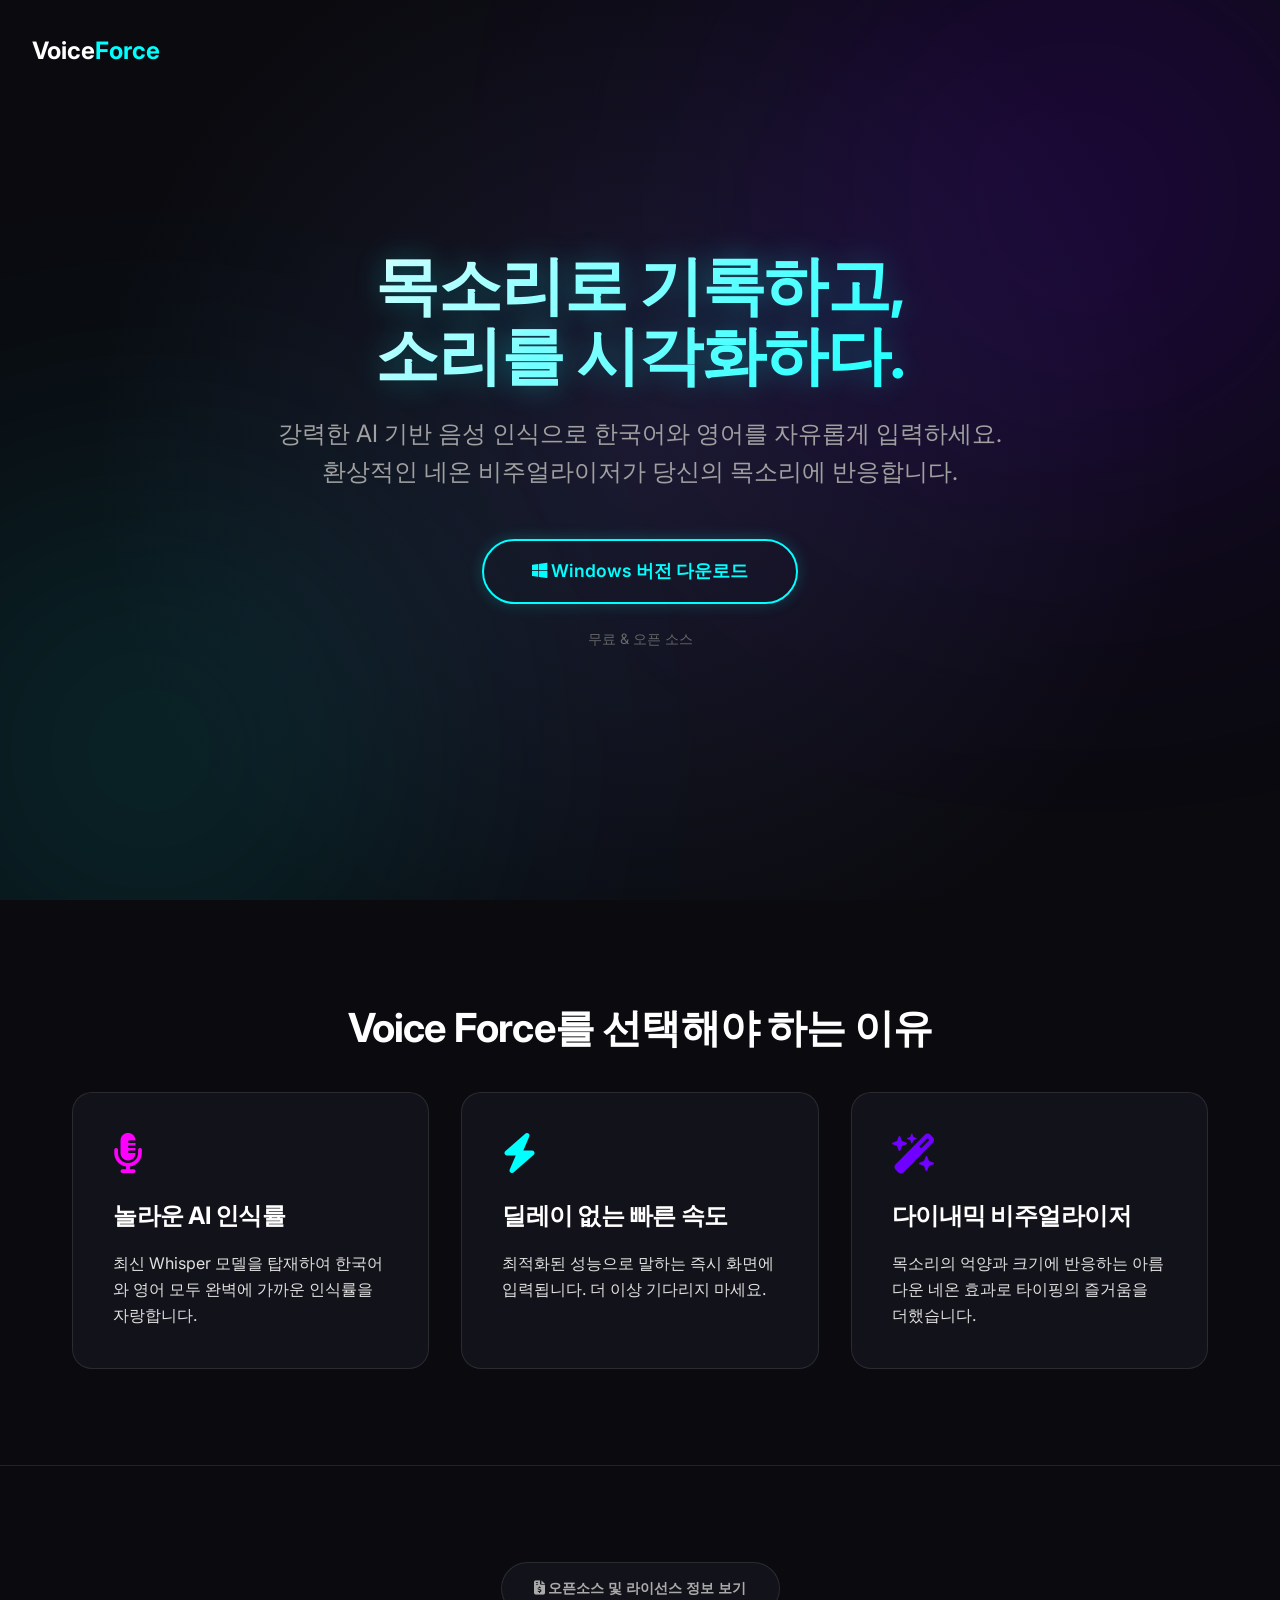
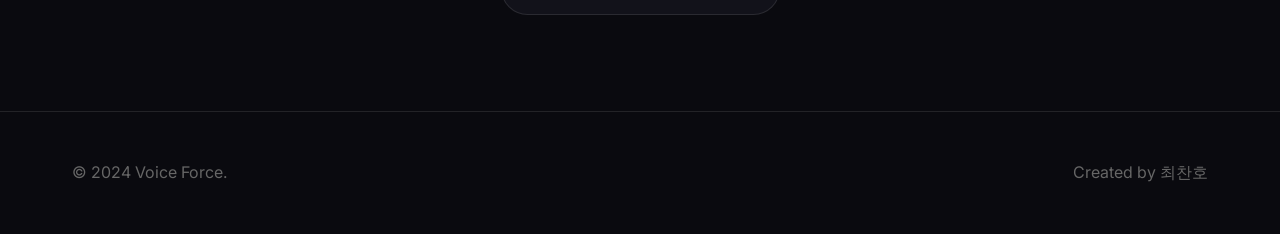
==== docs/index.html @ 8f3bafd3 "Initial commit" ====
<!DOCTYPE html>
<html lang="ko">

<head>
    <meta charset="UTF-8">
    <meta name="viewport" content="width=device-width, initial-scale=1.0">
    <title>Voice Force - 프리미엄 음성 인식 타이핑</title>
    <meta name="description" content="강력한 AI 한국어/영어 음성 인식과 환상적인 다이내믹 비주얼라이저를 경험하세요.">
    <link rel="stylesheet" href="styles.css">
    <link rel="preconnect" href="https://fonts.googleapis.com">
    <link rel="preconnect" href="https://fonts.gstatic.com" crossorigin>
    <link href="https://fonts.googleapis.com/css2?family=Inter:wght@400;600;700&display=swap" rel="stylesheet">
    <!-- FontAwesome for Icons -->
    <link rel="stylesheet" href="https://cdnjs.cloudflare.com/ajax/libs/font-awesome/6.4.0/css/all.min.css">
</head>

<body>
    <nav class="navbar container">
        <a href="#" class="logo">Voice<span style="color: var(--primary-color)">Force</span></a>
    </nav>

    <header class="hero">
        <div class="container hero-content">
            <h1>목소리로 기록하고,<br>소리를 시각화하다.</h1>
            <p class="hero-subtitle">강력한 AI 기반 음성 인식으로 한국어와 영어를 자유롭게 입력하세요. 환상적인 네온 비주얼라이저가 당신의 목소리에 반응합니다.</p>
            <a href="https://github.com/sickbread/VoiceTyper/releases" class="btn btn-primary">
                <i class="fa-brands fa-windows"></i> Windows 버전 다운로드
            </a>
            <p style="margin-top: 1rem; font-size: 0.9rem; color: #666;">무료 & 오픈 소스</p>
        </div>
    </header>

    <section id="features">
        <div class="container">
            <h2>Voice Force를 선택해야 하는 이유</h2>
            <div class="features-grid">
                <div class="feature-card">
                    <i class="fa-solid fa-microphone-lines feature-icon"></i>
                    <h3 class="feature-title">놀라운 AI 인식률</h3>
                    <p>최신 Whisper 모델을 탑재하여 한국어와 영어 모두 완벽에 가까운 인식률을 자랑합니다.</p>
                </div>
                <div class="feature-card">
                    <i class="fa-solid fa-bolt feature-icon" style="color: var(--primary-color)"></i>
                    <h3 class="feature-title">딜레이 없는 빠른 속도</h3>
                    <p>최적화된 성능으로 말하는 즉시 화면에 입력됩니다. 더 이상 기다리지 마세요.</p>
                </div>
                <div class="feature-card">
                    <i class="fa-solid fa-wand-magic-sparkles feature-icon" style="color: var(--accent-color)"></i>
                    <h3 class="feature-title">다이내믹 비주얼라이저</h3>
                    <p>목소리의 억양과 크기에 반응하는 아름다운 네온 효과로 타이핑의 즐거움을 더했습니다.</p>
                </div>
            </div>
        </div>
    </section>

    <section id="licenses" style="border-top: 1px solid var(--glass-border); text-align: center;">
        <div class="container">
            <button id="credits-toggle" class="btn"
                style="background: var(--card-bg); color: #aaa; border: 1px solid var(--glass-border); font-size: 0.9rem; padding: 1rem 2rem;">
                <i class="fa-solid fa-file-invoice-dollar"></i> 오픈소스 및 라이선스 정보 보기
            </button>

            <div id="credits-content"
                style="display: none; text-align: left; margin-top: 2rem; background: var(--card-bg); padding: 2.5rem; border-radius: 15px; border: 1px solid var(--glass-border);">
                <h2 style="margin-bottom: 1rem; color: var(--primary-color);">CREDITS & LICENSES</h2>
                <p style="margin-bottom: 2rem; color: #ccc;">이 파일은 Voice Typer AI 프로그램에서 사용된 모든 외부 모델 및 라이브러리의 목록과 해당
                    라이선스 정보를 포함합니다.</p>

                <div class="license-group" style="margin-bottom: 2rem;">
                    <h3 style="color: #fff; margin-bottom: 1rem;">1. AI 모델 (AI Models)</h3>

                    <div class="license-item"
                        style="margin-bottom: 1.5rem; padding-left: 1rem; border-left: 3px solid var(--primary-color);">
                        <h4 style="color: var(--text-color);">OpenAI Whisper (small model)</h4>
                        <ul style="list-style: none; color: #888; font-size: 0.95rem; margin-top: 0.5rem;">
                            <li><strong>제작/관리:</strong> OpenAI</li>
                            <li><strong>라이선스:</strong> MIT License</li>
                            <li><strong>설명:</strong> 고성능 음성 인식(STT) 인공지능 모델</li>
                            <li><strong>참조:</strong> <a href="https://github.com/openai/whisper"
                                    style="color: var(--secondary-color);">https://github.com/openai/whisper</a></li>
                        </ul>
                    </div>
                </div>

                <div class="license-group" style="margin-bottom: 2rem;">
                    <h3 style="color: #fff; margin-bottom: 1rem;">2. 주요 파이썬 라이브러리 (Major Python Libraries)</h3>

                    <div class="license-item"
                        style="margin-bottom: 1.5rem; padding-left: 1rem; border-left: 3px solid var(--secondary-color);">
                        <h4 style="color: var(--text-color);">CustomTkinter</h4>
                        <ul style="list-style: none; color: #888; font-size: 0.95rem; margin-top: 0.5rem;">
                            <li><strong>라이선스:</strong> MIT License</li>
                            <li><strong>설명:</strong> 현대적인 디자인의 GUI 프레임워크</li>
                            <li><strong>참조:</strong> <a href="https://github.com/TomSchimansky/CustomTkinter"
                                    style="color: var(--secondary-color);">https://github.com/TomSchimansky/CustomTkinter</a>
                            </li>
                        </ul>
                    </div>

                    <div class="license-item"
                        style="margin-bottom: 1.5rem; padding-left: 1rem; border-left: 3px solid var(--secondary-color);">
                        <h4 style="color: var(--text-color);">NumPy</h4>
                        <ul style="list-style: none; color: #888; font-size: 0.95rem; margin-top: 0.5rem;">
                            <li><strong>라이선스:</strong> BSD 3-Clause License</li>
                            <li><strong>설명:</strong> 고성능 수치 계산 및 데이터 처리</li>
                            <li><strong>참조:</strong> <a href="https://numpy.org/"
                                    style="color: var(--secondary-color);">https://numpy.org/</a></li>
                        </ul>
                    </div>

                    <div class="license-item"
                        style="margin-bottom: 1.5rem; padding-left: 1rem; border-left: 3px solid var(--secondary-color);">
                        <h4 style="color: var(--text-color);">SoundDevice</h4>
                        <ul style="list-style: none; color: #888; font-size: 0.95rem; margin-top: 0.5rem;">
                            <li><strong>라이선스:</strong> MIT License</li>
                            <li><strong>설명:</strong> 포트오디오(PortAudio) 기반의 실시간 오디오 스트림 제어</li>
                            <li><strong>참조:</strong> <a href="https://python-sounddevice.readthedocs.io/"
                                    style="color: var(--secondary-color);">https://python-sounddevice.readthedocs.io/</a>
                            </li>
                        </ul>
                    </div>

                    <div class="license-item"
                        style="margin-bottom: 1.5rem; padding-left: 1rem; border-left: 3px solid var(--secondary-color);">
                        <h4 style="color: var(--text-color);">pynput</h4>
                        <ul style="list-style: none; color: #888; font-size: 0.95rem; margin-top: 0.5rem;">
                            <li><strong>라이선스:</strong> LGPL v3</li>
                            <li><strong>설명:</strong> 키보드 및 마우스 입력 가상 제어</li>
                            <li><strong>참조:</strong> <a href="https://github.com/moses-palmer/pynput"
                                    style="color: var(--secondary-color);">https://github.com/moses-palmer/pynput</a>
                            </li>
                        </ul>
                    </div>

                    <div class="license-item"
                        style="margin-bottom: 1.5rem; padding-left: 1rem; border-left: 3px solid var(--secondary-color);">
                        <h4 style="color: var(--text-color);">PyInstaller (Build Tool)</h4>
                        <ul style="list-style: none; color: #888; font-size: 0.95rem; margin-top: 0.5rem;">
                            <li><strong>라이선스:</strong> GPL v2 (but permits commercial use of bundled applications)</li>
                            <li><strong>설명:</strong> 파이썬 스크립트를 실행 가능한 파일(.exe)로 제작하는 도구</li>
                            <li><strong>참조:</strong> <a href="https://www.pyinstaller.org/"
                                    style="color: var(--secondary-color);">https://www.pyinstaller.org/</a></li>
                        </ul>
                    </div>
                </div>

                <div class="license-group" style="margin-bottom: 2rem;">
                    <h3 style="color: #fff; margin-bottom: 1rem;">3. 간접 의존성 (Indirect Dependencies)</h3>
                    <ul style="list-style: disc; margin-left: 1.5rem; color: #888; line-height: 1.8;">
                        <li><strong>PyTorch:</strong> BSD License (Core tensor library for Whisper)</li>
                        <li><strong>FFmpeg:</strong> LGPL/GPL License (Audio decoding engine used by Whisper)</li>
                        <li><strong>Tiktoken:</strong> MIT License (Fast BPE tokenizer used by OpenAI)</li>
                    </ul>
                </div>

                <hr style="border-color: var(--glass-border); margin: 2rem 0;">

                <div class="disclaimer">
                    <h3 style="color: #fff; margin-bottom: 0.5rem; font-size: 1.2rem;">고지 사항</h3>
                    <p style="color: #888; font-size: 0.9rem;">본 소프트웨어는 상기 언급된 오픈소스 프로젝트들의 결과물을 바탕으로 제작되었습니다. 각 라이브러리와
                        모델의 저작권 및 라이선스 규정을 준수하며, 상세 라이선스 전문은 각 공식 웹사이트를 통해 확인할 수 있습니다.</p>
                </div>
            </div>
        </div>
    </section>

    <footer>
        <div class="container footer-content">
            <p>&copy; 2024 Voice Force.</p>
            <p>Created by 최찬호</p>
        </div>
    </footer>

    <script src="script.js"></script>
</body>

</html>
---- docs/styles.css ----
:root {
    --bg-color: #0a0a0f;
    --text-color: #e0e0e0;
    --primary-color: #00ffff;
    /* Cyan neon */
    --secondary-color: #ff00ff;
    /* Magenta neon */
    --accent-color: #7000ff;
    /* Deep purple */
    --glass-bg: rgba(255, 255, 255, 0.05);
    --glass-border: rgba(255, 255, 255, 0.1);
    --card-bg: #12121a;
    --font-main: 'Inter', system-ui, -apple-system, sans-serif;
}

* {
    margin: 0;
    padding: 0;
    box-sizing: border-box;
}

body {
    background-color: var(--bg-color);
    color: var(--text-color);
    font-family: var(--font-main);
    line-height: 1.6;
    overflow-x: hidden;
}

/* Typography */
h1,
h2,
h3 {
    font-weight: 700;
    letter-spacing: -0.02em;
    color: #fff;
}

h1 {
    font-size: 4rem;
    line-height: 1.1;
    margin-bottom: 1.5rem;
    background: linear-gradient(135deg, #fff 0%, var(--primary-color) 100%);
    -webkit-background-clip: text;
    -webkit-text-fill-color: transparent;
    text-shadow: 0 0 30px rgba(0, 255, 255, 0.3);
}

h2 {
    font-size: 2.5rem;
    margin-bottom: 2rem;
    text-align: center;
}

/* Layout */
.container {
    max-width: 1200px;
    margin: 0 auto;
    padding: 0 2rem;
}

section {
    padding: 6rem 0;
}

/* Hero Section */
.hero {
    min-height: 100vh;
    display: flex;
    align-items: center;
    justify-content: center;
    position: relative;
    overflow: hidden;
    background: radial-gradient(circle at 50% 50%, #1a1a2e 0%, var(--bg-color) 70%);
}

.hero::before {
    content: '';
    position: absolute;
    width: 600px;
    height: 600px;
    background: var(--accent-color);
    filter: blur(150px);
    opacity: 0.2;
    border-radius: 50%;
    top: -100px;
    right: -100px;
    z-index: 0;
}

.hero::after {
    content: '';
    position: absolute;
    width: 500px;
    height: 500px;
    background: var(--primary-color);
    filter: blur(150px);
    opacity: 0.15;
    border-radius: 50%;
    bottom: -100px;
    left: -100px;
    z-index: 0;
}

.hero-content {
    position: relative;
    z-index: 1;
    text-align: center;
    max-width: 800px;
}

.hero-subtitle {
    font-size: 1.5rem;
    color: #a0a0a0;
    margin-bottom: 3rem;
}

/* Buttons */
.btn {
    display: inline-block;
    padding: 1rem 3rem;
    border-radius: 50px;
    font-weight: 600;
    text-decoration: none;
    transition: all 0.3s ease;
    font-size: 1.1rem;
    position: relative;
    overflow: hidden;
}

.btn-primary {
    background: transparent;
    color: var(--primary-color);
    border: 2px solid var(--primary-color);
    box-shadow: 0 0 15px rgba(0, 255, 255, 0.2);
}

.btn-primary:hover {
    background: var(--primary-color);
    color: #000;
    box-shadow: 0 0 30px rgba(0, 255, 255, 0.6);
    transform: translateY(-2px);
}

/* Features Grid */
.features-grid {
    display: grid;
    grid-template-columns: repeat(auto-fit, minmax(300px, 1fr));
    gap: 2rem;
}

.feature-card {
    background: var(--card-bg);
    border: 1px solid var(--glass-border);
    padding: 2.5rem;
    border-radius: 20px;
    transition: transform 0.3s ease, box-shadow 0.3s ease;
    backdrop-filter: blur(10px);
}

.feature-card:hover {
    transform: translateY(-10px);
    box-shadow: 0 10px 30px rgba(0, 0, 0, 0.5);
    border-color: var(--primary-color);
}

.feature-icon {
    font-size: 2.5rem;
    margin-bottom: 1.5rem;
    color: var(--secondary-color);
}

.feature-title {
    font-size: 1.5rem;
    margin-bottom: 1rem;
    color: #fff;
}

/* Navbar */
.navbar {
    position: absolute;
    top: 0;
    left: 0;
    width: 100%;
    padding: 2rem;
    z-index: 10;
    display: flex;
    justify-content: space-between;
    align-items: center;
}

.logo {
    font-size: 1.5rem;
    font-weight: 700;
    color: #fff;
    text-decoration: none;
}

/* Footer */
footer {
    padding: 3rem 0;
    color: #666;
    border-top: 1px solid var(--glass-border);
}

.footer-content {
    display: flex;
    justify-content: space-between;
    align-items: center;
}

@media (max-width: 768px) {
    h1 {
        font-size: 2.5rem;
    }

    .hero-subtitle {
        font-size: 1.2rem;
    }

    .footer-content {
        flex-direction: column;
        gap: 1rem;
        text-align: center;
    }
}
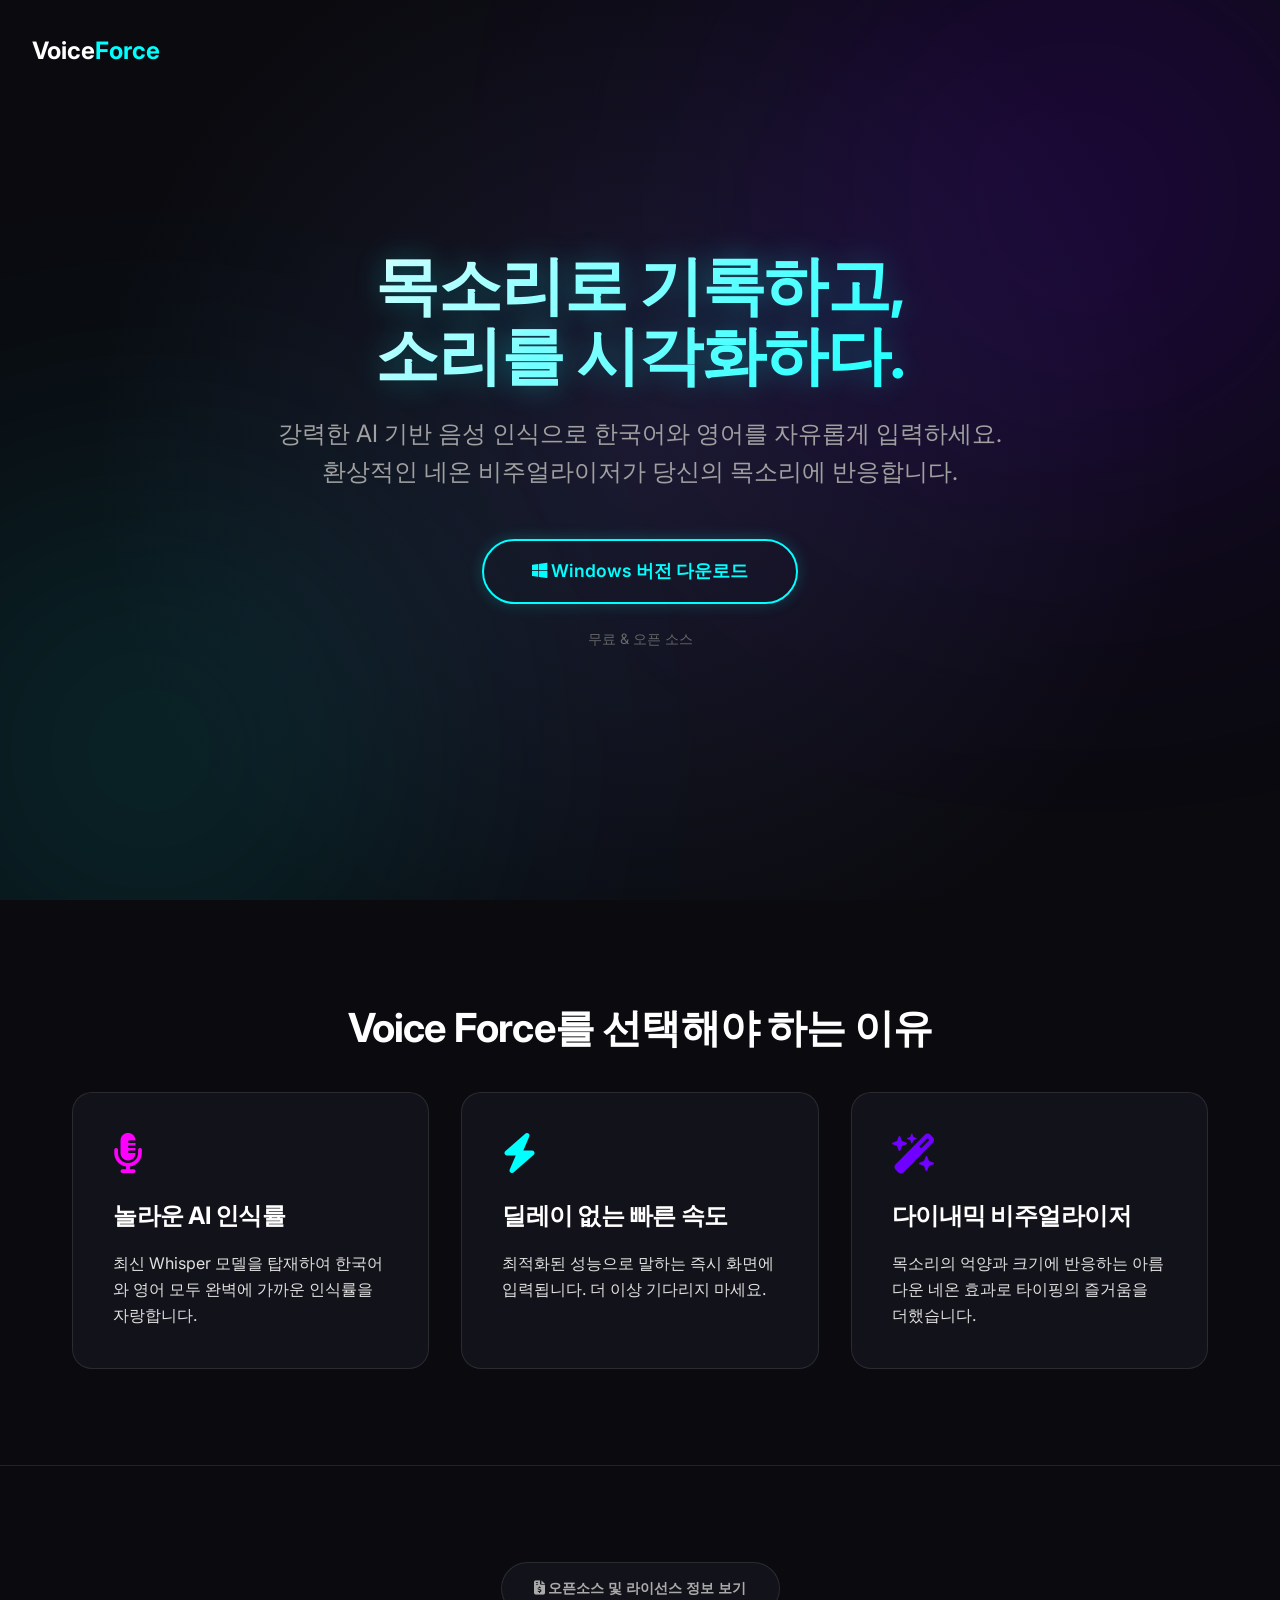
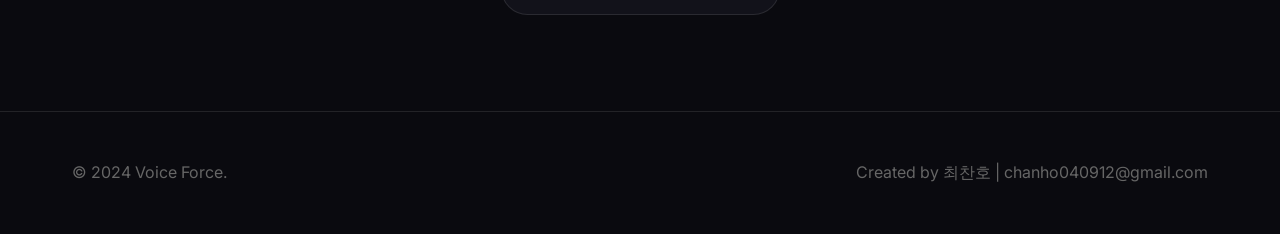
==== commit 4563f608: "Add author email to footer" ====
--- a/docs/index.html
+++ b/docs/index.html
@@ -23,7 +23,8 @@
         <div class="container hero-content">
             <h1>목소리로 기록하고,<br>소리를 시각화하다.</h1>
             <p class="hero-subtitle">강력한 AI 기반 음성 인식으로 한국어와 영어를 자유롭게 입력하세요. 환상적인 네온 비주얼라이저가 당신의 목소리에 반응합니다.</p>
-            <a href="https://github.com/sickbread/VoiceTyper/releases" class="btn btn-primary">
+            <a href="https://github.com/sickbread/VoiceTyper/releases/download/v1.0/VoiceTyperAI.zip"
+                class="btn btn-primary">
                 <i class="fa-brands fa-windows"></i> Windows 버전 다운로드
             </a>
             <p style="margin-top: 1rem; font-size: 0.9rem; color: #666;">무료 & 오픈 소스</p>
@@ -167,7 +168,7 @@
     <footer>
         <div class="container footer-content">
             <p>&copy; 2024 Voice Force.</p>
-            <p>Created by 최찬호</p>
+            <p>Created by 최찬호 | chanho040912@gmail.com</p>
         </div>
     </footer>
 
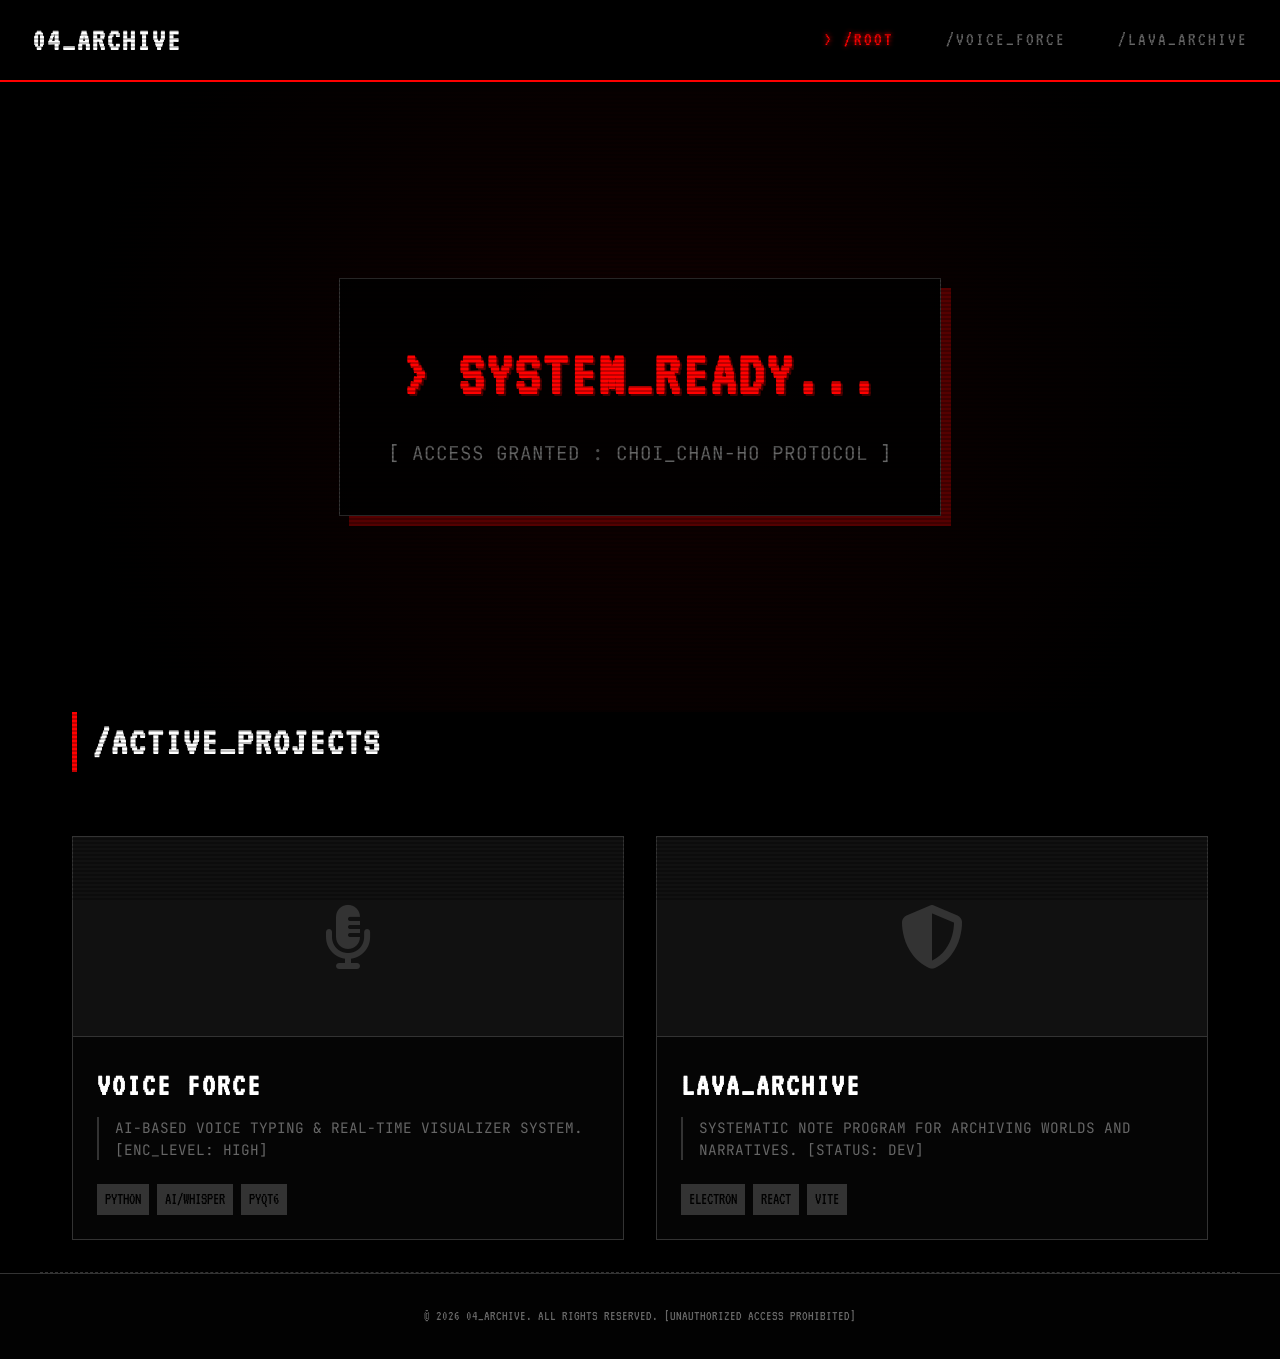
==== commit f02e1d78: "Design: Correct program name to LAVA_ARCHIVE" ====
--- a/docs/index.html
+++ b/docs/index.html
@@ -4,172 +4,74 @@
 <head>
     <meta charset="UTF-8">
     <meta name="viewport" content="width=device-width, initial-scale=1.0">
-    <title>Voice Force - 프리미엄 음성 인식 타이핑</title>
-    <meta name="description" content="강력한 AI 한국어/영어 음성 인식과 환상적인 다이내믹 비주얼라이저를 경험하세요.">
+    <title>04_ARCHIVE | CHOI_CHAN-HO</title>
     <link rel="stylesheet" href="styles.css">
     <link rel="preconnect" href="https://fonts.googleapis.com">
     <link rel="preconnect" href="https://fonts.gstatic.com" crossorigin>
-    <link href="https://fonts.googleapis.com/css2?family=Inter:wght@400;600;700&display=swap" rel="stylesheet">
-    <!-- FontAwesome for Icons -->
+    <link href="https://fonts.googleapis.com/css2?family=JetBrains+Mono:wght@400;700&family=VT323&display=swap"
+        rel="stylesheet">
     <link rel="stylesheet" href="https://cdnjs.cloudflare.com/ajax/libs/font-awesome/6.4.0/css/all.min.css">
 </head>
 
 <body>
-    <nav class="navbar container">
-        <a href="#" class="logo">Voice<span style="color: var(--primary-color)">Force</span></a>
+    <!-- Navbar -->
+    <nav class="navbar">
+        <a href="index.html" class="logo">04_ARCHIVE</a>
+        <div class="nav-links">
+            <a href="index.html" class="nav-link active">/ROOT</a>
+            <a href="voice.html" class="nav-link">/VOICE_FORCE</a>
+            <a href="note.html" class="nav-link">/LAVA_ARCHIVE</a>
+        </div>
     </nav>
 
+    <!-- Hero Section -->
     <header class="hero">
-        <div class="container hero-content">
-            <h1>목소리로 기록하고,<br>소리를 시각화하다.</h1>
-            <p class="hero-subtitle">강력한 AI 기반 음성 인식으로 한국어와 영어를 자유롭게 입력하세요. 환상적인 네온 비주얼라이저가 당신의 목소리에 반응합니다.</p>
-            <a href="https://github.com/sickbread/VoiceTyper/releases/download/v1.0/VoiceTyperAI.zip"
-                class="btn btn-primary">
-                <i class="fa-brands fa-windows"></i> Windows 버전 다운로드
-            </a>
-            <p style="margin-top: 1rem; font-size: 0.9rem; color: #666;">무료 & 오픈 소스</p>
+        <div class="hero-content">
+            <h1>&gt; SYSTEM_READY...</h1>
+            <p class="hero-subtitle">[ ACCESS GRANTED : CHOI_CHAN-HO PROTOCOL ]</p>
         </div>
     </header>
 
-    <section id="features">
-        <div class="container">
-            <h2>Voice Force를 선택해야 하는 이유</h2>
-            <div class="features-grid">
-                <div class="feature-card">
-                    <i class="fa-solid fa-microphone-lines feature-icon"></i>
-                    <h3 class="feature-title">놀라운 AI 인식률</h3>
-                    <p>최신 Whisper 모델을 탑재하여 한국어와 영어 모두 완벽에 가까운 인식률을 자랑합니다.</p>
+    <!-- Projects Grid -->
+    <section class="container">
+        <h2>/ACTIVE_PROJECTS</h2>
+        <div class="project-grid">
+            <!-- Voice Force Card -->
+            <a href="voice.html" class="project-card">
+                <div class="card-image">
+                    <i class="fas fa-microphone-lines card-icon"></i>
                 </div>
-                <div class="feature-card">
-                    <i class="fa-solid fa-bolt feature-icon" style="color: var(--primary-color)"></i>
-                    <h3 class="feature-title">딜레이 없는 빠른 속도</h3>
-                    <p>최적화된 성능으로 말하는 즉시 화면에 입력됩니다. 더 이상 기다리지 마세요.</p>
-                </div>
-                <div class="feature-card">
-                    <i class="fa-solid fa-wand-magic-sparkles feature-icon" style="color: var(--accent-color)"></i>
-                    <h3 class="feature-title">다이내믹 비주얼라이저</h3>
-                    <p>목소리의 억양과 크기에 반응하는 아름다운 네온 효과로 타이핑의 즐거움을 더했습니다.</p>
-                </div>
-            </div>
-        </div>
-    </section>
-
-    <section id="licenses" style="border-top: 1px solid var(--glass-border); text-align: center;">
-        <div class="container">
-            <button id="credits-toggle" class="btn"
-                style="background: var(--card-bg); color: #aaa; border: 1px solid var(--glass-border); font-size: 0.9rem; padding: 1rem 2rem;">
-                <i class="fa-solid fa-file-invoice-dollar"></i> 오픈소스 및 라이선스 정보 보기
-            </button>
-
-            <div id="credits-content"
-                style="display: none; text-align: left; margin-top: 2rem; background: var(--card-bg); padding: 2.5rem; border-radius: 15px; border: 1px solid var(--glass-border);">
-                <h2 style="margin-bottom: 1rem; color: var(--primary-color);">CREDITS & LICENSES</h2>
-                <p style="margin-bottom: 2rem; color: #ccc;">이 파일은 Voice Typer AI 프로그램에서 사용된 모든 외부 모델 및 라이브러리의 목록과 해당
-                    라이선스 정보를 포함합니다.</p>
-
-                <div class="license-group" style="margin-bottom: 2rem;">
-                    <h3 style="color: #fff; margin-bottom: 1rem;">1. AI 모델 (AI Models)</h3>
-
-                    <div class="license-item"
-                        style="margin-bottom: 1.5rem; padding-left: 1rem; border-left: 3px solid var(--primary-color);">
-                        <h4 style="color: var(--text-color);">OpenAI Whisper (small model)</h4>
-                        <ul style="list-style: none; color: #888; font-size: 0.95rem; margin-top: 0.5rem;">
-                            <li><strong>제작/관리:</strong> OpenAI</li>
-                            <li><strong>라이선스:</strong> MIT License</li>
-                            <li><strong>설명:</strong> 고성능 음성 인식(STT) 인공지능 모델</li>
-                            <li><strong>참조:</strong> <a href="https://github.com/openai/whisper"
-                                    style="color: var(--secondary-color);">https://github.com/openai/whisper</a></li>
-                        </ul>
+                <div class="card-content">
+                    <h3 class="card-title">VOICE FORCE</h3>
+                    <p class="card-desc">AI-BASED VOICE TYPING & REAL-TIME VISUALIZER SYSTEM. [ENC_LEVEL: HIGH]</p>
+                    <div class="card-tags">
+                        <span class="tag">PYTHON</span>
+                        <span class="tag">AI/WHISPER</span>
+                        <span class="tag">PYQT6</span>
                     </div>
                 </div>
+            </a>
 
-                <div class="license-group" style="margin-bottom: 2rem;">
-                    <h3 style="color: #fff; margin-bottom: 1rem;">2. 주요 파이썬 라이브러리 (Major Python Libraries)</h3>
-
-                    <div class="license-item"
-                        style="margin-bottom: 1.5rem; padding-left: 1rem; border-left: 3px solid var(--secondary-color);">
-                        <h4 style="color: var(--text-color);">CustomTkinter</h4>
-                        <ul style="list-style: none; color: #888; font-size: 0.95rem; margin-top: 0.5rem;">
-                            <li><strong>라이선스:</strong> MIT License</li>
-                            <li><strong>설명:</strong> 현대적인 디자인의 GUI 프레임워크</li>
-                            <li><strong>참조:</strong> <a href="https://github.com/TomSchimansky/CustomTkinter"
-                                    style="color: var(--secondary-color);">https://github.com/TomSchimansky/CustomTkinter</a>
-                            </li>
-                        </ul>
-                    </div>
-
-                    <div class="license-item"
-                        style="margin-bottom: 1.5rem; padding-left: 1rem; border-left: 3px solid var(--secondary-color);">
-                        <h4 style="color: var(--text-color);">NumPy</h4>
-                        <ul style="list-style: none; color: #888; font-size: 0.95rem; margin-top: 0.5rem;">
-                            <li><strong>라이선스:</strong> BSD 3-Clause License</li>
-                            <li><strong>설명:</strong> 고성능 수치 계산 및 데이터 처리</li>
-                            <li><strong>참조:</strong> <a href="https://numpy.org/"
-                                    style="color: var(--secondary-color);">https://numpy.org/</a></li>
-                        </ul>
-                    </div>
-
-                    <div class="license-item"
-                        style="margin-bottom: 1.5rem; padding-left: 1rem; border-left: 3px solid var(--secondary-color);">
-                        <h4 style="color: var(--text-color);">SoundDevice</h4>
-                        <ul style="list-style: none; color: #888; font-size: 0.95rem; margin-top: 0.5rem;">
-                            <li><strong>라이선스:</strong> MIT License</li>
-                            <li><strong>설명:</strong> 포트오디오(PortAudio) 기반의 실시간 오디오 스트림 제어</li>
-                            <li><strong>참조:</strong> <a href="https://python-sounddevice.readthedocs.io/"
-                                    style="color: var(--secondary-color);">https://python-sounddevice.readthedocs.io/</a>
-                            </li>
-                        </ul>
-                    </div>
-
-                    <div class="license-item"
-                        style="margin-bottom: 1.5rem; padding-left: 1rem; border-left: 3px solid var(--secondary-color);">
-                        <h4 style="color: var(--text-color);">pynput</h4>
-                        <ul style="list-style: none; color: #888; font-size: 0.95rem; margin-top: 0.5rem;">
-                            <li><strong>라이선스:</strong> LGPL v3</li>
-                            <li><strong>설명:</strong> 키보드 및 마우스 입력 가상 제어</li>
-                            <li><strong>참조:</strong> <a href="https://github.com/moses-palmer/pynput"
-                                    style="color: var(--secondary-color);">https://github.com/moses-palmer/pynput</a>
-                            </li>
-                        </ul>
-                    </div>
-
-                    <div class="license-item"
-                        style="margin-bottom: 1.5rem; padding-left: 1rem; border-left: 3px solid var(--secondary-color);">
-                        <h4 style="color: var(--text-color);">PyInstaller (Build Tool)</h4>
-                        <ul style="list-style: none; color: #888; font-size: 0.95rem; margin-top: 0.5rem;">
-                            <li><strong>라이선스:</strong> GPL v2 (but permits commercial use of bundled applications)</li>
-                            <li><strong>설명:</strong> 파이썬 스크립트를 실행 가능한 파일(.exe)로 제작하는 도구</li>
-                            <li><strong>참조:</strong> <a href="https://www.pyinstaller.org/"
-                                    style="color: var(--secondary-color);">https://www.pyinstaller.org/</a></li>
-                        </ul>
+            <!-- LAVA_ARCHIVE Card -->
+            <a href="note.html" class="project-card">
+                <div class="card-image">
+                    <i class="fas fa-shield-halved card-icon"></i>
+                </div>
+                <div class="card-content">
+                    <h3 class="card-title">LAVA_ARCHIVE</h3>
+                    <p class="card-desc">SYSTEMATIC NOTE PROGRAM FOR ARCHIVING WORLDS AND NARRATIVES. [STATUS: DEV]</p>
+                    <div class="card-tags">
+                        <span class="tag">ELECTRON</span>
+                        <span class="tag">REACT</span>
+                        <span class="tag">VITE</span>
                     </div>
                 </div>
-
-                <div class="license-group" style="margin-bottom: 2rem;">
-                    <h3 style="color: #fff; margin-bottom: 1rem;">3. 간접 의존성 (Indirect Dependencies)</h3>
-                    <ul style="list-style: disc; margin-left: 1.5rem; color: #888; line-height: 1.8;">
-                        <li><strong>PyTorch:</strong> BSD License (Core tensor library for Whisper)</li>
-                        <li><strong>FFmpeg:</strong> LGPL/GPL License (Audio decoding engine used by Whisper)</li>
-                        <li><strong>Tiktoken:</strong> MIT License (Fast BPE tokenizer used by OpenAI)</li>
-                    </ul>
-                </div>
-
-                <hr style="border-color: var(--glass-border); margin: 2rem 0;">
-
-                <div class="disclaimer">
-                    <h3 style="color: #fff; margin-bottom: 0.5rem; font-size: 1.2rem;">고지 사항</h3>
-                    <p style="color: #888; font-size: 0.9rem;">본 소프트웨어는 상기 언급된 오픈소스 프로젝트들의 결과물을 바탕으로 제작되었습니다. 각 라이브러리와
-                        모델의 저작권 및 라이선스 규정을 준수하며, 상세 라이선스 전문은 각 공식 웹사이트를 통해 확인할 수 있습니다.</p>
-                </div>
-            </div>
+            </a>
         </div>
     </section>
 
     <footer>
-        <div class="container footer-content">
-            <p>&copy; 2024 Voice Force.</p>
-            <p>Created by 최찬호 | chanho040912@gmail.com</p>
-        </div>
+        <p>&copy; 2026 04_ARCHIVE. ALL RIGHTS RESERVED. [UNAUTHORIZED ACCESS PROHIBITED]</p>
     </footer>
 
     <script src="script.js"></script>
--- a/docs/styles.css
+++ b/docs/styles.css
@@ -1,55 +1,84 @@
 :root {
-    --bg-color: #0a0a0f;
-    --text-color: #e0e0e0;
-    --primary-color: #00ffff;
-    /* Cyan neon */
-    --secondary-color: #ff00ff;
-    /* Magenta neon */
-    --accent-color: #7000ff;
-    /* Deep purple */
-    --glass-bg: rgba(255, 255, 255, 0.05);
-    --glass-border: rgba(255, 255, 255, 0.1);
-    --card-bg: #12121a;
-    --font-main: 'Inter', system-ui, -apple-system, sans-serif;
+    --bg-color: #000000;
+    --text-main: #C0C0C0;
+    --text-dim: #666666;
+    --accent: #FF0000;
+    /* Deep Red */
+    --accent-dim: #550000;
+
+    --font-display: 'VT323', monospace;
+    --font-body: 'JetBrains Mono', monospace;
+
+    --scanline-color: rgba(0, 0, 0, 0.5);
+    --crt-flicker: rgba(255, 0, 0, 0.02);
 }
 
 * {
     margin: 0;
     padding: 0;
     box-sizing: border-box;
+    cursor: crosshair;
+    /* Hardcore cursor */
 }
 
 body {
     background-color: var(--bg-color);
-    color: var(--text-color);
-    font-family: var(--font-main);
-    line-height: 1.6;
+    color: var(--text-main);
+    font-family: var(--font-body);
+    line-height: 1.5;
     overflow-x: hidden;
+    position: relative;
+    font-size: 14px;
+    /* Terminal text usually small */
+}
+
+/* CRT Scanline Overlay */
+body::after {
+    content: " ";
+    display: block;
+    position: fixed;
+    top: 0;
+    left: 0;
+    bottom: 0;
+    right: 0;
+    background: linear-gradient(to bottom,
+            rgba(18, 16, 16, 0) 50%,
+            rgba(0, 0, 0, 0.25) 50%);
+    background-size: 100% 4px;
+    z-index: 9999;
+    pointer-events: none;
 }
 
 /* Typography */
 h1,
 h2,
-h3 {
-    font-weight: 700;
-    letter-spacing: -0.02em;
-    color: #fff;
+h3,
+.logo,
+.nav-link,
+.btn {
+    font-family: var(--font-display);
+    text-transform: uppercase;
+    letter-spacing: 2px;
 }
 
 h1 {
     font-size: 4rem;
-    line-height: 1.1;
-    margin-bottom: 1.5rem;
-    background: linear-gradient(135deg, #fff 0%, var(--primary-color) 100%);
-    -webkit-background-clip: text;
-    -webkit-text-fill-color: transparent;
-    text-shadow: 0 0 30px rgba(0, 255, 255, 0.3);
+    color: var(--accent);
+    margin-bottom: 1rem;
+    text-shadow: 2px 2px 0px var(--accent-dim);
 }
 
 h2 {
     font-size: 2.5rem;
+    color: #fff;
+    border-left: 5px solid var(--accent);
+    padding-left: 1rem;
     margin-bottom: 2rem;
-    text-align: center;
+}
+
+a {
+    color: inherit;
+    text-decoration: none;
 }
 
 /* Layout */
@@ -60,167 +89,251 @@
 }
 
 section {
-    padding: 6rem 0;
+    padding: 4rem 0;
+    border-bottom: 1px dashed #333;
+}
+
+/* Navbar */
+.navbar {
+    display: flex;
+    justify-content: space-between;
+    align-items: center;
+    padding: 1rem 2rem;
+    background: #000;
+    border-bottom: 2px solid var(--accent);
+    position: sticky;
+    top: 0;
+    z-index: 1000;
+}
+
+.logo {
+    font-size: 2rem;
+    color: #fff;
+    font-weight: bold;
+}
+
+.nav-links {
+    display: flex;
+    gap: 2rem;
+}
+
+.nav-link {
+    font-size: 1.2rem;
+    color: var(--text-dim);
+    transition: color 0.2s;
+}
+
+.nav-link:hover,
+.nav-link.active {
+    color: var(--accent);
+    text-shadow: 0 0 5px var(--accent);
+}
+
+.nav-link::before {
+    content: "> ";
+    opacity: 0;
+    transition: opacity 0.2s;
+}
+
+.nav-link:hover::before,
+.nav-link.active::before {
+    opacity: 1;
 }
 
 /* Hero Section */
 .hero {
-    min-height: 100vh;
+    min-height: 70vh;
     display: flex;
     align-items: center;
     justify-content: center;
+    text-align: center;
     position: relative;
-    overflow: hidden;
-    background: radial-gradient(circle at 50% 50%, #1a1a2e 0%, var(--bg-color) 70%);
-}
-
-.hero::before {
-    content: '';
-    position: absolute;
-    width: 600px;
-    height: 600px;
-    background: var(--accent-color);
-    filter: blur(150px);
-    opacity: 0.2;
-    border-radius: 50%;
-    top: -100px;
-    right: -100px;
-    z-index: 0;
-}
-
-.hero::after {
-    content: '';
-    position: absolute;
-    width: 500px;
-    height: 500px;
-    background: var(--primary-color);
-    filter: blur(150px);
-    opacity: 0.15;
-    border-radius: 50%;
-    bottom: -100px;
-    left: -100px;
-    z-index: 0;
+    background: radial-gradient(circle, #110000 0%, #000000 80%);
 }
 
 .hero-content {
-    position: relative;
-    z-index: 1;
-    text-align: center;
-    max-width: 800px;
+    border: 1px solid #333;
+    padding: 3rem;
+    background: rgba(0, 0, 0, 0.8);
+    box-shadow: 10px 10px 0px var(--accent-dim);
 }
 
 .hero-subtitle {
-    font-size: 1.5rem;
-    color: #a0a0a0;
-    margin-bottom: 3rem;
+    font-size: 1.2rem;
+    color: var(--text-dim);
+    margin-top: 1rem;
 }
 
 /* Buttons */
 .btn {
     display: inline-block;
-    padding: 1rem 3rem;
-    border-radius: 50px;
-    font-weight: 600;
-    text-decoration: none;
-    transition: all 0.3s ease;
-    font-size: 1.1rem;
-    position: relative;
-    overflow: hidden;
-}
-
-.btn-primary {
+    padding: 0.8rem 2rem;
     background: transparent;
-    color: var(--primary-color);
-    border: 2px solid var(--primary-color);
-    box-shadow: 0 0 15px rgba(0, 255, 255, 0.2);
-}
-
-.btn-primary:hover {
-    background: var(--primary-color);
+    border: 2px solid var(--accent);
+    color: var(--accent);
+    font-size: 1.5rem;
+    transition: all 0.1s steps(2);
+    margin-top: 2rem;
+}
+
+.btn:hover {
+    background: var(--accent);
     color: #000;
-    box-shadow: 0 0 30px rgba(0, 255, 255, 0.6);
-    transform: translateY(-2px);
-}
-
-/* Features Grid */
+    box-shadow: 0 0 15px var(--accent);
+}
+
+/* Grid & Cards */
+.project-grid,
 .features-grid {
     display: grid;
-    grid-template-columns: repeat(auto-fit, minmax(300px, 1fr));
+    grid-template-columns: repeat(auto-fit, minmax(350px, 1fr));
     gap: 2rem;
-}
-
+    padding: 2rem 0;
+}
+
+.project-card,
 .feature-card {
-    background: var(--card-bg);
-    border: 1px solid var(--glass-border);
-    padding: 2.5rem;
-    border-radius: 20px;
-    transition: transform 0.3s ease, box-shadow 0.3s ease;
-    backdrop-filter: blur(10px);
-}
-
+    border: 1px solid #333;
+    background: #050505;
+    padding: 0;
+    transition: all 0.2s;
+    position: relative;
+    display: flex;
+    flex-direction: column;
+}
+
+.project-card:hover,
 .feature-card:hover {
-    transform: translateY(-10px);
-    box-shadow: 0 10px 30px rgba(0, 0, 0, 0.5);
-    border-color: var(--primary-color);
-}
-
+    border-color: var(--accent);
+    transform: translate(-4px, -4px);
+    box-shadow: 4px 4px 0px var(--accent);
+}
+
+.card-image {
+    height: 200px;
+    background: #111;
+    display: flex;
+    align-items: center;
+    justify-content: center;
+    border-bottom: 1px solid #333;
+    overflow: hidden;
+}
+
+.card-icon {
+    font-size: 4rem;
+    color: #333;
+    transition: color 0.2s;
+}
+
+.project-card:hover .card-icon {
+    color: var(--accent);
+    animation: glitch 0.3s cubic-bezier(.25, .46, .45, .94) both infinite;
+}
+
+.card-content {
+    padding: 1.5rem;
+    flex-grow: 1;
+}
+
+.card-title {
+    font-family: var(--font-display);
+    font-size: 2rem;
+    color: #fff;
+    margin-bottom: 0.5rem;
+}
+
+.card-desc {
+    font-size: 0.9rem;
+    color: var(--text-dim);
+    margin-bottom: 1.5rem;
+    border-left: 2px solid #333;
+    padding-left: 1rem;
+}
+
+.card-tags {
+    display: flex;
+    gap: 0.5rem;
+    flex-wrap: wrap;
+    margin-top: auto;
+}
+
+.tag {
+    font-family: var(--font-display);
+    font-size: 1rem;
+    color: #000;
+    background: #333;
+    padding: 0.2rem 0.5rem;
+}
+
+.project-card:hover .tag {
+    background: var(--accent);
+}
+
+/* Feature Specifics */
 .feature-icon {
-    font-size: 2.5rem;
-    margin-bottom: 1.5rem;
-    color: var(--secondary-color);
+    font-size: 2rem;
+    color: var(--accent);
+    margin-bottom: 1rem;
 }
 
 .feature-title {
+    color: #fff;
+    font-family: var(--font-display);
     font-size: 1.5rem;
-    margin-bottom: 1rem;
-    color: #fff;
-}
-
-/* Navbar */
-.navbar {
-    position: absolute;
-    top: 0;
-    left: 0;
-    width: 100%;
-    padding: 2rem;
-    z-index: 10;
-    display: flex;
-    justify-content: space-between;
-    align-items: center;
-}
-
-.logo {
-    font-size: 1.5rem;
-    font-weight: 700;
-    color: #fff;
-    text-decoration: none;
+    margin-bottom: 0.5rem;
 }
 
 /* Footer */
 footer {
-    padding: 3rem 0;
-    color: #666;
-    border-top: 1px solid var(--glass-border);
-}
-
-.footer-content {
-    display: flex;
-    justify-content: space-between;
-    align-items: center;
-}
-
+    border-top: 1px solid #333;
+    padding: 2rem 0;
+    background: #020202;
+    text-align: center;
+    font-family: var(--font-display);
+    color: var(--text-dim);
+}
+
+/* Glitch Animation */
+@keyframes glitch {
+    0% {
+        transform: translate(0)
+    }
+
+    20% {
+        transform: translate(-2px, 2px)
+    }
+
+    40% {
+        transform: translate(-2px, -2px)
+    }
+
+    60% {
+        transform: translate(2px, 2px)
+    }
+
+    80% {
+        transform: translate(2px, -2px)
+    }
+
+    100% {
+        transform: translate(0)
+    }
+}
+
+/* Responsive */
 @media (max-width: 768px) {
     h1 {
         font-size: 2.5rem;
     }
 
-    .hero-subtitle {
-        font-size: 1.2rem;
-    }
-
-    .footer-content {
+    .navbar {
         flex-direction: column;
         gap: 1rem;
+    }
+
+    .nav-links {
+        flex-direction: column;
         text-align: center;
+        gap: 0.5rem;
     }
 }
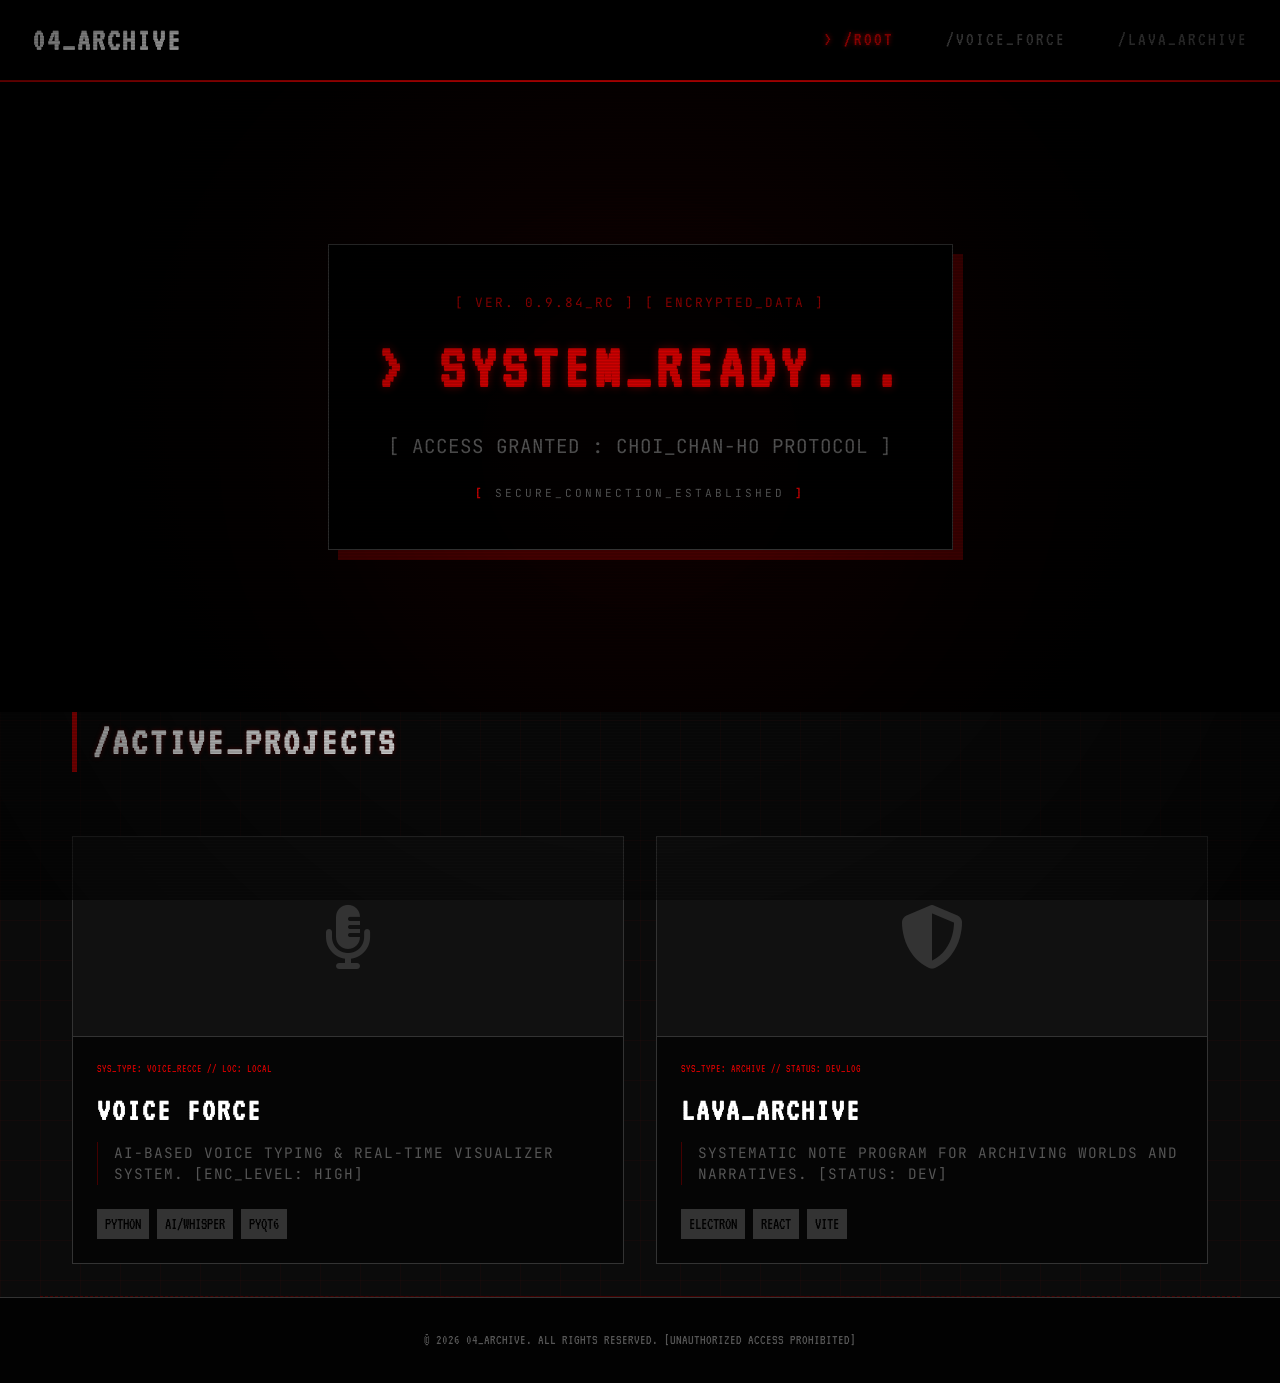
==== commit 8839880e: "Design: Implement tactical terminal aesthetic and fix download button links" ====
--- a/docs/index.html
+++ b/docs/index.html
@@ -27,8 +27,11 @@
     <!-- Hero Section -->
     <header class="hero">
         <div class="hero-content">
+            <div class="terminal-meta">[ VER. 0.9.84_RC ] [ ENCRYPTED_DATA ]</div>
             <h1>&gt; SYSTEM_READY...</h1>
             <p class="hero-subtitle">[ ACCESS GRANTED : CHOI_CHAN-HO PROTOCOL ]</p>
+            <div class="hero-decoration"><span class="bracket">[</span> SECURE_CONNECTION_ESTABLISHED <span
+                    class="bracket">]</span></div>
         </div>
     </header>
 
@@ -42,6 +45,7 @@
                     <i class="fas fa-microphone-lines card-icon"></i>
                 </div>
                 <div class="card-content">
+                    <div class="card-meta">SYS_TYPE: VOICE_RECCE // LOC: LOCAL</div>
                     <h3 class="card-title">VOICE FORCE</h3>
                     <p class="card-desc">AI-BASED VOICE TYPING & REAL-TIME VISUALIZER SYSTEM. [ENC_LEVEL: HIGH]</p>
                     <div class="card-tags">
@@ -58,6 +62,7 @@
                     <i class="fas fa-shield-halved card-icon"></i>
                 </div>
                 <div class="card-content">
+                    <div class="card-meta">SYS_TYPE: ARCHIVE // STATUS: DEV_LOG</div>
                     <h3 class="card-title">LAVA_ARCHIVE</h3>
                     <p class="card-desc">SYSTEMATIC NOTE PROGRAM FOR ARCHIVING WORLDS AND NARRATIVES. [STATUS: DEV]</p>
                     <div class="card-tags">
--- a/docs/styles.css
+++ b/docs/styles.css
@@ -1,16 +1,16 @@
 :root {
-    --bg-color: #000000;
-    --text-main: #C0C0C0;
-    --text-dim: #666666;
-    --accent: #FF0000;
-    /* Deep Red */
-    --accent-dim: #550000;
+    --bg-color: #0b0b0b;
+    --text-main: #d0d0d0;
+    --text-dim: #555555;
+    --accent: #cc0000;
+    --accent-glow: rgba(204, 0, 0, 0.4);
+    --accent-dim: #440000;
 
     --font-display: 'VT323', monospace;
     --font-body: 'JetBrains Mono', monospace;
 
-    --scanline-color: rgba(0, 0, 0, 0.5);
-    --crt-flicker: rgba(255, 0, 0, 0.02);
+    --grid-size: 40px;
+    --grid-color: rgba(255, 0, 0, 0.03);
 }
 
 * {
@@ -18,18 +18,34 @@
     padding: 0;
     box-sizing: border-box;
     cursor: crosshair;
-    /* Hardcore cursor */
 }
 
 body {
     background-color: var(--bg-color);
+    background-image:
+        linear-gradient(var(--grid-color) 1px, transparent 1px),
+        linear-gradient(90deg, var(--grid-color) 1px, transparent 1px);
+    background-size: var(--grid-size) var(--grid-size);
     color: var(--text-main);
     font-family: var(--font-body);
     line-height: 1.5;
     overflow-x: hidden;
     position: relative;
     font-size: 14px;
-    /* Terminal text usually small */
+}
+
+/* Vignette Effect */
+body::before {
+    content: " ";
+    display: block;
+    position: fixed;
+    top: 0;
+    left: 0;
+    bottom: 0;
+    right: 0;
+    background: radial-gradient(circle, transparent 20%, rgba(0, 0, 0, 0.6) 100%);
+    pointer-events: none;
+    z-index: 9998;
 }
 
 /* CRT Scanline Overlay */
@@ -42,11 +58,12 @@
     bottom: 0;
     right: 0;
     background: linear-gradient(to bottom,
-            rgba(18, 16, 16, 0) 50%,
-            rgba(0, 0, 0, 0.25) 50%);
-    background-size: 100% 4px;
+            rgba(0, 0, 0, 0) 50%,
+            rgba(0, 0, 0, 0.15) 50%);
+    background-size: 100% 3px;
     z-index: 9999;
     pointer-events: none;
+    opacity: 0.8;
 }
 
 /* Typography */
@@ -65,7 +82,8 @@
     font-size: 4rem;
     color: var(--accent);
     margin-bottom: 1rem;
-    text-shadow: 2px 2px 0px var(--accent-dim);
+    text-shadow: 0 0 10px var(--accent-glow);
+    letter-spacing: 5px;
 }
 
 h2 {
@@ -74,6 +92,8 @@
     border-left: 5px solid var(--accent);
     padding-left: 1rem;
     margin-bottom: 2rem;
+    letter-spacing: 3px;
+    text-shadow: 0 0 5px var(--accent-glow);
 }
 
 a {
@@ -169,17 +189,46 @@
     display: inline-block;
     padding: 0.8rem 2rem;
     background: transparent;
-    border: 2px solid var(--accent);
+    border: 1px solid var(--accent);
     color: var(--accent);
     font-size: 1.5rem;
     transition: all 0.1s steps(2);
     margin-top: 2rem;
+    letter-spacing: 4px;
+    position: relative;
+    box-shadow: 0 0 5px var(--accent-dim);
 }
 
 .btn:hover {
     background: var(--accent);
     color: #000;
-    box-shadow: 0 0 15px var(--accent);
+    box-shadow: 0 0 20px var(--accent);
+    transform: translateY(-2px);
+}
+
+/* Decorative brackets for buttons */
+.btn::before,
+.btn::after {
+    content: '';
+    position: absolute;
+    width: 10px;
+    height: 10px;
+    border: 1px solid var(--accent);
+    opacity: 0.5;
+}
+
+.btn::before {
+    top: -5px;
+    left: -5px;
+    border-right: 0;
+    border-bottom: 0;
+}
+
+.btn::after {
+    bottom: -5px;
+    right: -5px;
+    border-left: 0;
+    border-top: 0;
 }
 
 /* Grid & Cards */
@@ -246,8 +295,9 @@
     font-size: 0.9rem;
     color: var(--text-dim);
     margin-bottom: 1.5rem;
-    border-left: 2px solid #333;
+    border-left: 1px solid var(--accent-dim);
     padding-left: 1rem;
+    letter-spacing: 1px;
 }
 
 .card-tags {
@@ -320,10 +370,58 @@
     }
 }
 
-/* Responsive */
+/* Decorative Elements */
+.terminal-meta {
+    font-size: 0.8rem;
+    color: var(--accent);
+    margin-bottom: 0.5rem;
+    letter-spacing: 2px;
+    opacity: 0.7;
+}
+
+.hero-decoration {
+    font-size: 0.7rem;
+    color: var(--text-dim);
+    margin-top: 1.5rem;
+    letter-spacing: 3px;
+    text-transform: uppercase;
+}
+
+.bracket {
+    color: var(--accent);
+    font-weight: bold;
+}
+
+.card-meta {
+    font-size: 0.7rem;
+    color: var(--accent);
+    margin-bottom: 0.5rem;
+    font-family: var(--font-display);
+    letter-spacing: 1px;
+}
+
+/* Enhanced Section Separators */
+section {
+    padding: 6rem 0;
+    border-bottom: 1px dashed var(--accent-dim);
+    position: relative;
+}
+
+section::after {
+    content: '';
+    position: absolute;
+    bottom: -1px;
+    left: 10%;
+    width: 80%;
+    height: 1px;
+    background: linear-gradient(90deg, transparent, var(--accent-dim), transparent);
+}
+
+/* Responsive fixes */
 @media (max-width: 768px) {
     h1 {
         font-size: 2.5rem;
+        letter-spacing: 2px;
     }
 
     .navbar {
@@ -332,8 +430,13 @@
     }
 
     .nav-links {
-        flex-direction: column;
-        text-align: center;
-        gap: 0.5rem;
+        flex-direction: row;
+        justify-content: center;
+        width: 100%;
+        gap: 1rem;
+    }
+
+    .hero-content {
+        padding: 2rem 1rem;
     }
 }
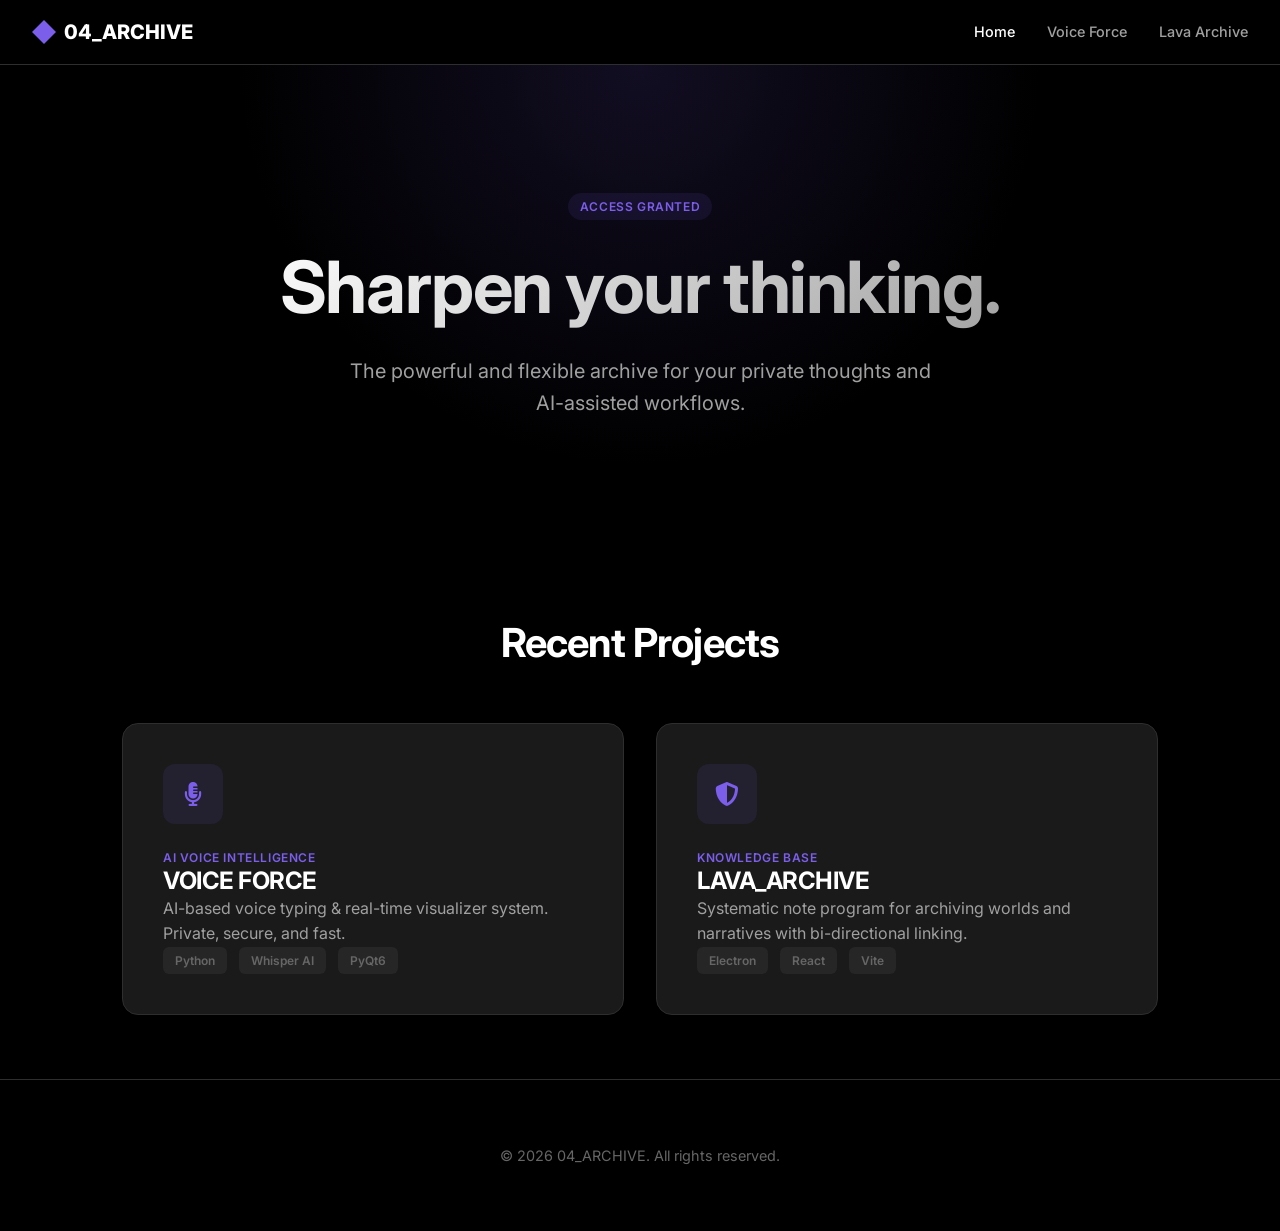
==== commit c95a0501: "Design: Complete redesign inspired by Obsidian.md" ====
--- a/docs/index.html
+++ b/docs/index.html
@@ -8,8 +8,7 @@
     <link rel="stylesheet" href="styles.css">
     <link rel="preconnect" href="https://fonts.googleapis.com">
     <link rel="preconnect" href="https://fonts.gstatic.com" crossorigin>
-    <link href="https://fonts.googleapis.com/css2?family=JetBrains+Mono:wght@400;700&family=VT323&display=swap"
-        rel="stylesheet">
+    <link href="https://fonts.googleapis.com/css2?family=Inter:wght@400;500;600;700;800&display=swap" rel="stylesheet">
     <link rel="stylesheet" href="https://cdnjs.cloudflare.com/ajax/libs/font-awesome/6.4.0/css/all.min.css">
 </head>
 
@@ -18,26 +17,25 @@
     <nav class="navbar">
         <a href="index.html" class="logo">04_ARCHIVE</a>
         <div class="nav-links">
-            <a href="index.html" class="nav-link active">/ROOT</a>
-            <a href="voice.html" class="nav-link">/VOICE_FORCE</a>
-            <a href="note.html" class="nav-link">/LAVA_ARCHIVE</a>
+            <a href="index.html" class="nav-link active">Home</a>
+            <a href="voice.html" class="nav-link">Voice Force</a>
+            <a href="note.html" class="nav-link">Lava Archive</a>
         </div>
     </nav>
 
     <!-- Hero Section -->
     <header class="hero">
         <div class="hero-content">
-            <div class="terminal-meta">[ VER. 0.9.84_RC ] [ ENCRYPTED_DATA ]</div>
-            <h1>&gt; SYSTEM_READY...</h1>
-            <p class="hero-subtitle">[ ACCESS GRANTED : CHOI_CHAN-HO PROTOCOL ]</p>
-            <div class="hero-decoration"><span class="bracket">[</span> SECURE_CONNECTION_ESTABLISHED <span
-                    class="bracket">]</span></div>
+            <div class="terminal-meta">Access Granted</div>
+            <h1>Sharpen your thinking.</h1>
+            <p class="hero-subtitle">The powerful and flexible archive for your private thoughts and AI-assisted
+                workflows.</p>
         </div>
     </header>
 
     <!-- Projects Grid -->
     <section class="container">
-        <h2>/ACTIVE_PROJECTS</h2>
+        <h2>Recent Projects</h2>
         <div class="project-grid">
             <!-- Voice Force Card -->
             <a href="voice.html" class="project-card">
@@ -45,13 +43,14 @@
                     <i class="fas fa-microphone-lines card-icon"></i>
                 </div>
                 <div class="card-content">
-                    <div class="card-meta">SYS_TYPE: VOICE_RECCE // LOC: LOCAL</div>
+                    <div class="card-meta">AI Voice Intelligence</div>
                     <h3 class="card-title">VOICE FORCE</h3>
-                    <p class="card-desc">AI-BASED VOICE TYPING & REAL-TIME VISUALIZER SYSTEM. [ENC_LEVEL: HIGH]</p>
+                    <p class="card-desc">AI-based voice typing & real-time visualizer system. Private, secure, and fast.
+                    </p>
                     <div class="card-tags">
-                        <span class="tag">PYTHON</span>
-                        <span class="tag">AI/WHISPER</span>
-                        <span class="tag">PYQT6</span>
+                        <span class="tag">Python</span>
+                        <span class="tag">Whisper AI</span>
+                        <span class="tag">PyQt6</span>
                     </div>
                 </div>
             </a>
@@ -62,13 +61,14 @@
                     <i class="fas fa-shield-halved card-icon"></i>
                 </div>
                 <div class="card-content">
-                    <div class="card-meta">SYS_TYPE: ARCHIVE // STATUS: DEV_LOG</div>
+                    <div class="card-meta">Knowledge Base</div>
                     <h3 class="card-title">LAVA_ARCHIVE</h3>
-                    <p class="card-desc">SYSTEMATIC NOTE PROGRAM FOR ARCHIVING WORLDS AND NARRATIVES. [STATUS: DEV]</p>
+                    <p class="card-desc">Systematic note program for archiving worlds and narratives with bi-directional
+                        linking.</p>
                     <div class="card-tags">
-                        <span class="tag">ELECTRON</span>
-                        <span class="tag">REACT</span>
-                        <span class="tag">VITE</span>
+                        <span class="tag">Electron</span>
+                        <span class="tag">React</span>
+                        <span class="tag">Vite</span>
                     </div>
                 </div>
             </a>
@@ -76,7 +76,7 @@
     </section>
 
     <footer>
-        <p>&copy; 2026 04_ARCHIVE. ALL RIGHTS RESERVED. [UNAUTHORIZED ACCESS PROHIBITED]</p>
+        <p>&copy; 2026 04_ARCHIVE. All rights reserved.</p>
     </footer>
 
     <script src="script.js"></script>
--- a/docs/styles.css
+++ b/docs/styles.css
@@ -1,116 +1,71 @@
 :root {
-    --bg-color: #0b0b0b;
-    --text-main: #d0d0d0;
-    --text-dim: #555555;
-    --accent: #cc0000;
-    --accent-glow: rgba(204, 0, 0, 0.4);
-    --accent-dim: #440000;
-
-    --font-display: 'VT323', monospace;
-    --font-body: 'JetBrains Mono', monospace;
-
-    --grid-size: 40px;
-    --grid-color: rgba(255, 0, 0, 0.03);
+    /* Obsidian Palette */
+    --bg-main: #000000;
+    --bg-secondary: #0f0f0f;
+    --bg-surface: #1a1a1a;
+
+    --text-primary: #ffffff;
+    --text-secondary: #a0a0a0;
+    --text-muted: #666666;
+
+    --accent: #7b5eea;
+    /* Obsidian Purple */
+    --accent-hover: #9178ef;
+    --accent-muted: rgba(123, 94, 234, 0.1);
+
+    --border: #2e2e2e;
+    --border-hover: #404040;
+
+    --font-sans: 'Inter', -apple-system, BlinkMacSystemFont, "Segoe UI", Roboto, Helvetica, Arial, sans-serif;
 }
 
 * {
     margin: 0;
     padding: 0;
     box-sizing: border-box;
-    cursor: crosshair;
+    -webkit-font-smoothing: antialiased;
 }
 
 body {
-    background-color: var(--bg-color);
-    background-image:
-        linear-gradient(var(--grid-color) 1px, transparent 1px),
-        linear-gradient(90deg, var(--grid-color) 1px, transparent 1px);
-    background-size: var(--grid-size) var(--grid-size);
-    color: var(--text-main);
-    font-family: var(--font-body);
-    line-height: 1.5;
+    background-color: var(--bg-main);
+    color: var(--text-primary);
+    font-family: var(--font-sans);
+    line-height: 1.6;
     overflow-x: hidden;
-    position: relative;
-    font-size: 14px;
-}
-
-/* Vignette Effect */
-body::before {
-    content: " ";
-    display: block;
-    position: fixed;
-    top: 0;
-    left: 0;
-    bottom: 0;
-    right: 0;
-    background: radial-gradient(circle, transparent 20%, rgba(0, 0, 0, 0.6) 100%);
-    pointer-events: none;
-    z-index: 9998;
-}
-
-/* CRT Scanline Overlay */
-body::after {
-    content: " ";
-    display: block;
-    position: fixed;
-    top: 0;
-    left: 0;
-    bottom: 0;
-    right: 0;
-    background: linear-gradient(to bottom,
-            rgba(0, 0, 0, 0) 50%,
-            rgba(0, 0, 0, 0.15) 50%);
-    background-size: 100% 3px;
-    z-index: 9999;
-    pointer-events: none;
-    opacity: 0.8;
+}
+
+/* Scrollbar */
+::-webkit-scrollbar {
+    width: 8px;
+}
+
+::-webkit-scrollbar-track {
+    background: var(--bg-main);
+}
+
+::-webkit-scrollbar-thumb {
+    background: var(--bg-surface);
+    border-radius: 4px;
+}
+
+::-webkit-scrollbar-thumb:hover {
+    background: var(--border);
 }
 
 /* Typography */
 h1,
 h2,
 h3,
-.logo,
-.nav-link,
-.btn {
-    font-family: var(--font-display);
-    text-transform: uppercase;
-    letter-spacing: 2px;
-}
-
-h1 {
-    font-size: 4rem;
-    color: var(--accent);
-    margin-bottom: 1rem;
-    text-shadow: 0 0 10px var(--accent-glow);
-    letter-spacing: 5px;
-}
-
-h2 {
-    font-size: 2.5rem;
-    color: #fff;
-    border-left: 5px solid var(--accent);
-    padding-left: 1rem;
-    margin-bottom: 2rem;
-    letter-spacing: 3px;
-    text-shadow: 0 0 5px var(--accent-glow);
+h4 {
+    font-weight: 700;
+    letter-spacing: -0.02em;
+    line-height: 1.2;
 }
 
 a {
     color: inherit;
     text-decoration: none;
-}
-
-/* Layout */
-.container {
-    max-width: 1200px;
-    margin: 0 auto;
-    padding: 0 2rem;
-}
-
-section {
-    padding: 4rem 0;
-    border-bottom: 1px dashed #333;
+    transition: all 0.2s ease;
 }
 
 /* Navbar */
@@ -119,17 +74,30 @@
     justify-content: space-between;
     align-items: center;
     padding: 1rem 2rem;
-    background: #000;
-    border-bottom: 2px solid var(--accent);
+    background: rgba(0, 0, 0, 0.7);
+    backdrop-filter: blur(12px);
+    -webkit-backdrop-filter: blur(12px);
+    border-bottom: 1px solid var(--border);
     position: sticky;
     top: 0;
     z-index: 1000;
 }
 
 .logo {
-    font-size: 2rem;
+    font-size: 1.25rem;
+    font-weight: 800;
     color: #fff;
-    font-weight: bold;
+    display: flex;
+    align-items: center;
+    gap: 0.5rem;
+}
+
+.logo::before {
+    content: '';
+    width: 24px;
+    height: 24px;
+    background: var(--accent);
+    clip-path: polygon(50% 0%, 100% 50%, 50% 100%, 0% 50%);
 }
 
 .nav-links {
@@ -138,305 +106,214 @@
 }
 
 .nav-link {
-    font-size: 1.2rem;
-    color: var(--text-dim);
-    transition: color 0.2s;
+    font-size: 0.9rem;
+    font-weight: 500;
+    color: var(--text-secondary);
 }
 
 .nav-link:hover,
 .nav-link.active {
-    color: var(--accent);
-    text-shadow: 0 0 5px var(--accent);
-}
-
-.nav-link::before {
-    content: "> ";
-    opacity: 0;
-    transition: opacity 0.2s;
-}
-
-.nav-link:hover::before,
-.nav-link.active::before {
-    opacity: 1;
+    color: #fff;
 }
 
 /* Hero Section */
 .hero {
-    min-height: 70vh;
-    display: flex;
-    align-items: center;
-    justify-content: center;
+    padding: 8rem 2rem 6rem;
     text-align: center;
-    position: relative;
-    background: radial-gradient(circle, #110000 0%, #000000 80%);
+    background: radial-gradient(circle at top center, rgba(123, 94, 234, 0.15) 0%, transparent 50%);
 }
 
 .hero-content {
-    border: 1px solid #333;
-    padding: 3rem;
-    background: rgba(0, 0, 0, 0.8);
-    box-shadow: 10px 10px 0px var(--accent-dim);
+    max-width: 800px;
+    margin: 0 auto;
+}
+
+.terminal-meta {
+    display: inline-block;
+    padding: 0.25rem 0.75rem;
+    background: var(--accent-muted);
+    color: var(--accent);
+    border-radius: 20px;
+    font-size: 0.75rem;
+    font-weight: 600;
+    margin-bottom: 1.5rem;
+    font-family: var(--font-sans);
+    text-transform: uppercase;
+    letter-spacing: 0.05em;
+}
+
+h1 {
+    font-size: 4.5rem;
+    margin-bottom: 1.5rem;
+    background: linear-gradient(135deg, #fff 0%, #a0a0a0 100%);
+    -webkit-background-clip: text;
+    -webkit-text-fill-color: transparent;
 }
 
 .hero-subtitle {
-    font-size: 1.2rem;
-    color: var(--text-dim);
-    margin-top: 1rem;
+    font-size: 1.25rem;
+    color: var(--text-secondary);
+    margin-bottom: 2.5rem;
+    max-width: 600px;
+    margin-left: auto;
+    margin-right: auto;
+}
+
+.hero-decoration {
+    display: none;
+    /* Removed for cleaner look */
 }
 
 /* Buttons */
 .btn {
     display: inline-block;
-    padding: 0.8rem 2rem;
-    background: transparent;
-    border: 1px solid var(--accent);
-    color: var(--accent);
-    font-size: 1.5rem;
-    transition: all 0.1s steps(2);
-    margin-top: 2rem;
-    letter-spacing: 4px;
-    position: relative;
-    box-shadow: 0 0 5px var(--accent-dim);
+    padding: 0.75rem 1.75rem;
+    background: var(--accent);
+    color: #fff;
+    border-radius: 8px;
+    font-weight: 600;
+    font-size: 1rem;
+    border: none;
+    box-shadow: 0 4px 15px rgba(123, 94, 234, 0.3);
 }
 
 .btn:hover {
-    background: var(--accent);
-    color: #000;
-    box-shadow: 0 0 20px var(--accent);
+    background: var(--accent-hover);
     transform: translateY(-2px);
-}
-
-/* Decorative brackets for buttons */
-.btn::before,
-.btn::after {
-    content: '';
-    position: absolute;
-    width: 10px;
-    height: 10px;
-    border: 1px solid var(--accent);
-    opacity: 0.5;
-}
-
-.btn::before {
-    top: -5px;
-    left: -5px;
-    border-right: 0;
-    border-bottom: 0;
-}
-
-.btn::after {
-    bottom: -5px;
-    right: -5px;
-    border-left: 0;
-    border-top: 0;
-}
-
-/* Grid & Cards */
+    box-shadow: 0 6px 20px rgba(123, 94, 234, 0.4);
+}
+
+/* Grid & Layout */
+.container {
+    max-width: 1100px;
+    margin: 0 auto;
+    padding: 4rem 2rem;
+}
+
+section {
+    padding: 6rem 0;
+}
+
+h2 {
+    font-size: 2.5rem;
+    margin-bottom: 3.5rem;
+    text-align: center;
+}
+
 .project-grid,
 .features-grid {
     display: grid;
-    grid-template-columns: repeat(auto-fit, minmax(350px, 1fr));
+    grid-template-columns: repeat(auto-fit, minmax(320px, 1fr));
     gap: 2rem;
-    padding: 2rem 0;
-}
-
+}
+
+/* Cards */
 .project-card,
 .feature-card {
-    border: 1px solid #333;
-    background: #050505;
-    padding: 0;
-    transition: all 0.2s;
-    position: relative;
+    background: var(--bg-surface);
+    border: 1px solid var(--border);
+    border-radius: 16px;
+    padding: 2.5rem;
     display: flex;
     flex-direction: column;
+    gap: 1.5rem;
+    transition: all 0.3s cubic-bezier(0.4, 0, 0.2, 1);
 }
 
 .project-card:hover,
 .feature-card:hover {
     border-color: var(--accent);
-    transform: translate(-4px, -4px);
-    box-shadow: 4px 4px 0px var(--accent);
+    transform: translateY(-8px);
+    box-shadow: 0 20px 40px rgba(0, 0, 0, 0.4);
 }
 
 .card-image {
-    height: 200px;
-    background: #111;
+    width: 60px;
+    height: 60px;
+    background: var(--accent-muted);
+    border-radius: 12px;
     display: flex;
     align-items: center;
     justify-content: center;
-    border-bottom: 1px solid #333;
-    overflow: hidden;
-}
-
-.card-icon {
-    font-size: 4rem;
-    color: #333;
-    transition: color 0.2s;
-}
-
-.project-card:hover .card-icon {
+}
+
+.card-icon,
+.feature-icon {
+    font-size: 1.5rem;
     color: var(--accent);
-    animation: glitch 0.3s cubic-bezier(.25, .46, .45, .94) both infinite;
-}
-
-.card-content {
-    padding: 1.5rem;
-    flex-grow: 1;
-}
-
-.card-title {
-    font-family: var(--font-display);
-    font-size: 2rem;
+}
+
+.card-meta {
+    font-size: 0.75rem;
+    font-weight: 600;
+    color: var(--accent);
+    text-transform: uppercase;
+    letter-spacing: 0.05em;
+}
+
+.card-title,
+.feature-title {
+    font-size: 1.5rem;
     color: #fff;
-    margin-bottom: 0.5rem;
-}
-
-.card-desc {
-    font-size: 0.9rem;
-    color: var(--text-dim);
-    margin-bottom: 1.5rem;
-    border-left: 1px solid var(--accent-dim);
-    padding-left: 1rem;
-    letter-spacing: 1px;
+}
+
+.card-desc,
+.feature-card p {
+    color: var(--text-secondary);
+    font-size: 1rem;
+    line-height: 1.6;
 }
 
 .card-tags {
     display: flex;
-    gap: 0.5rem;
+    gap: 0.75rem;
     flex-wrap: wrap;
     margin-top: auto;
 }
 
 .tag {
-    font-family: var(--font-display);
-    font-size: 1rem;
-    color: #000;
-    background: #333;
-    padding: 0.2rem 0.5rem;
-}
-
-.project-card:hover .tag {
-    background: var(--accent);
-}
-
-/* Feature Specifics */
-.feature-icon {
-    font-size: 2rem;
-    color: var(--accent);
-    margin-bottom: 1rem;
-}
-
-.feature-title {
-    color: #fff;
-    font-family: var(--font-display);
-    font-size: 1.5rem;
-    margin-bottom: 0.5rem;
+    font-size: 0.75rem;
+    font-weight: 600;
+    color: var(--text-muted);
+    background: rgba(255, 255, 255, 0.05);
+    padding: 0.25rem 0.75rem;
+    border-radius: 6px;
+}
+
+/* Legal Section */
+.legal-notices {
+    background: var(--bg-secondary);
+    border-top: 1px solid var(--border);
+}
+
+.legal-container {
+    background: var(--bg-main);
+    border: 1px solid var(--border);
+    border-radius: 12px;
+    padding: 2rem;
+    font-family: ui-monospace, SFMono-Regular, Menlo, Monaco, Consolas, "Liberation Mono", "Courier New", monospace;
+    font-size: 0.85rem;
+    color: var(--text-muted);
+    line-height: 1.6;
 }
 
 /* Footer */
 footer {
-    border-top: 1px solid #333;
-    padding: 2rem 0;
-    background: #020202;
+    padding: 4rem 2rem;
     text-align: center;
-    font-family: var(--font-display);
-    color: var(--text-dim);
-}
-
-/* Glitch Animation */
-@keyframes glitch {
-    0% {
-        transform: translate(0)
-    }
-
-    20% {
-        transform: translate(-2px, 2px)
-    }
-
-    40% {
-        transform: translate(-2px, -2px)
-    }
-
-    60% {
-        transform: translate(2px, 2px)
-    }
-
-    80% {
-        transform: translate(2px, -2px)
-    }
-
-    100% {
-        transform: translate(0)
-    }
-}
-
-/* Decorative Elements */
-.terminal-meta {
-    font-size: 0.8rem;
-    color: var(--accent);
-    margin-bottom: 0.5rem;
-    letter-spacing: 2px;
-    opacity: 0.7;
-}
-
-.hero-decoration {
-    font-size: 0.7rem;
-    color: var(--text-dim);
-    margin-top: 1.5rem;
-    letter-spacing: 3px;
-    text-transform: uppercase;
-}
-
-.bracket {
-    color: var(--accent);
-    font-weight: bold;
-}
-
-.card-meta {
-    font-size: 0.7rem;
-    color: var(--accent);
-    margin-bottom: 0.5rem;
-    font-family: var(--font-display);
-    letter-spacing: 1px;
-}
-
-/* Enhanced Section Separators */
-section {
-    padding: 6rem 0;
-    border-bottom: 1px dashed var(--accent-dim);
-    position: relative;
-}
-
-section::after {
-    content: '';
-    position: absolute;
-    bottom: -1px;
-    left: 10%;
-    width: 80%;
-    height: 1px;
-    background: linear-gradient(90deg, transparent, var(--accent-dim), transparent);
-}
-
-/* Responsive fixes */
+    border-top: 1px solid var(--border);
+    color: var(--text-muted);
+    font-size: 0.9rem;
+}
+
+/* Responsive */
 @media (max-width: 768px) {
     h1 {
-        font-size: 2.5rem;
-        letter-spacing: 2px;
+        font-size: 3rem;
     }
 
-    .navbar {
-        flex-direction: column;
-        gap: 1rem;
-    }
-
     .nav-links {
-        flex-direction: row;
-        justify-content: center;
-        width: 100%;
-        gap: 1rem;
-    }
-
-    .hero-content {
-        padding: 2rem 1rem;
+        display: none;
+        /* Simplification for mobile */
     }
 }
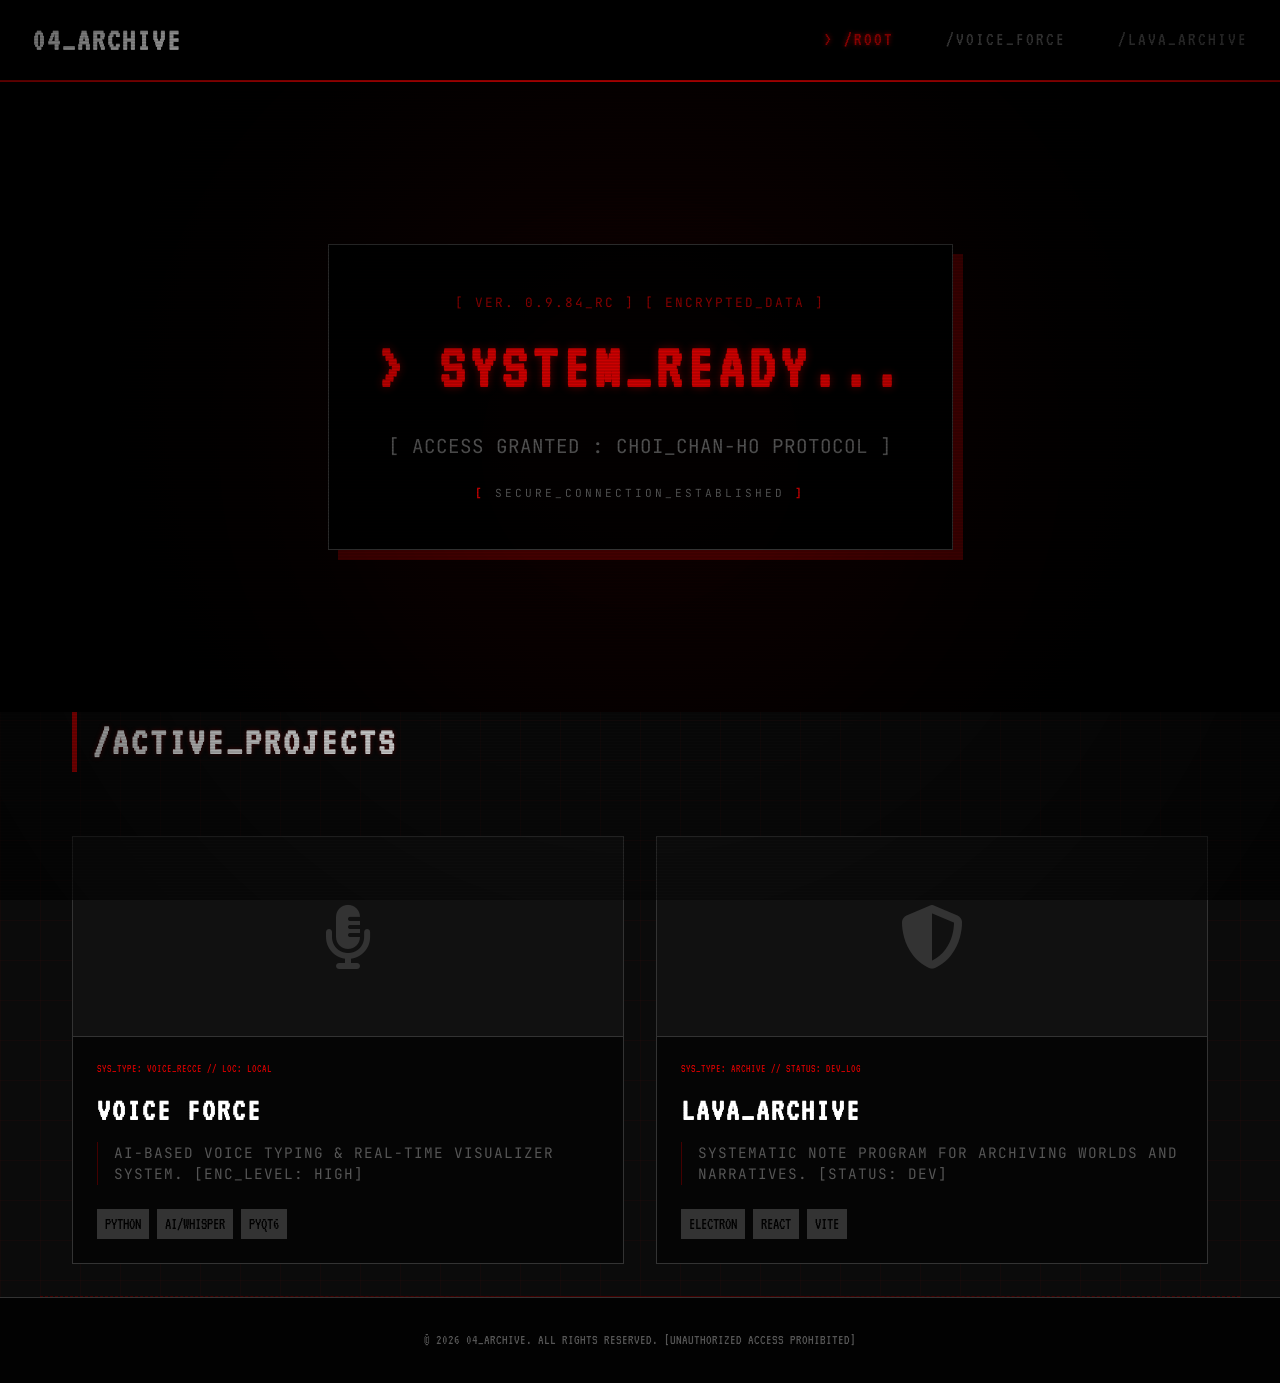
==== commit 025c0ebb: "Design: Apply Obsidian theme ONLY to Lava Archive; Restore Tactical theme for Home/Voice Force" ====
--- a/docs/index.html
+++ b/docs/index.html
@@ -1,4 +1,4 @@
-<!DOCTYPE html>
+﻿<!DOCTYPE html>
 <html lang="ko">
 
 <head>
@@ -8,7 +8,8 @@
     <link rel="stylesheet" href="styles.css">
     <link rel="preconnect" href="https://fonts.googleapis.com">
     <link rel="preconnect" href="https://fonts.gstatic.com" crossorigin>
-    <link href="https://fonts.googleapis.com/css2?family=Inter:wght@400;500;600;700;800&display=swap" rel="stylesheet">
+    <link href="https://fonts.googleapis.com/css2?family=JetBrains+Mono:wght@400;700&family=VT323&display=swap"
+        rel="stylesheet">
     <link rel="stylesheet" href="https://cdnjs.cloudflare.com/ajax/libs/font-awesome/6.4.0/css/all.min.css">
 </head>
 
@@ -17,25 +18,26 @@
     <nav class="navbar">
         <a href="index.html" class="logo">04_ARCHIVE</a>
         <div class="nav-links">
-            <a href="index.html" class="nav-link active">Home</a>
-            <a href="voice.html" class="nav-link">Voice Force</a>
-            <a href="note.html" class="nav-link">Lava Archive</a>
+            <a href="index.html" class="nav-link active">/ROOT</a>
+            <a href="voice.html" class="nav-link">/VOICE_FORCE</a>
+            <a href="note.html" class="nav-link">/LAVA_ARCHIVE</a>
         </div>
     </nav>
 
     <!-- Hero Section -->
     <header class="hero">
         <div class="hero-content">
-            <div class="terminal-meta">Access Granted</div>
-            <h1>Sharpen your thinking.</h1>
-            <p class="hero-subtitle">The powerful and flexible archive for your private thoughts and AI-assisted
-                workflows.</p>
+            <div class="terminal-meta">[ VER. 0.9.84_RC ] [ ENCRYPTED_DATA ]</div>
+            <h1>&gt; SYSTEM_READY...</h1>
+            <p class="hero-subtitle">[ ACCESS GRANTED : CHOI_CHAN-HO PROTOCOL ]</p>
+            <div class="hero-decoration"><span class="bracket">[</span> SECURE_CONNECTION_ESTABLISHED <span
+                    class="bracket">]</span></div>
         </div>
     </header>
 
     <!-- Projects Grid -->
     <section class="container">
-        <h2>Recent Projects</h2>
+        <h2>/ACTIVE_PROJECTS</h2>
         <div class="project-grid">
             <!-- Voice Force Card -->
             <a href="voice.html" class="project-card">
@@ -43,14 +45,13 @@
                     <i class="fas fa-microphone-lines card-icon"></i>
                 </div>
                 <div class="card-content">
-                    <div class="card-meta">AI Voice Intelligence</div>
+                    <div class="card-meta">SYS_TYPE: VOICE_RECCE // LOC: LOCAL</div>
                     <h3 class="card-title">VOICE FORCE</h3>
-                    <p class="card-desc">AI-based voice typing & real-time visualizer system. Private, secure, and fast.
-                    </p>
+                    <p class="card-desc">AI-BASED VOICE TYPING & REAL-TIME VISUALIZER SYSTEM. [ENC_LEVEL: HIGH]</p>
                     <div class="card-tags">
-                        <span class="tag">Python</span>
-                        <span class="tag">Whisper AI</span>
-                        <span class="tag">PyQt6</span>
+                        <span class="tag">PYTHON</span>
+                        <span class="tag">AI/WHISPER</span>
+                        <span class="tag">PYQT6</span>
                     </div>
                 </div>
             </a>
@@ -61,14 +62,13 @@
                     <i class="fas fa-shield-halved card-icon"></i>
                 </div>
                 <div class="card-content">
-                    <div class="card-meta">Knowledge Base</div>
+                    <div class="card-meta">SYS_TYPE: ARCHIVE // STATUS: DEV_LOG</div>
                     <h3 class="card-title">LAVA_ARCHIVE</h3>
-                    <p class="card-desc">Systematic note program for archiving worlds and narratives with bi-directional
-                        linking.</p>
+                    <p class="card-desc">SYSTEMATIC NOTE PROGRAM FOR ARCHIVING WORLDS AND NARRATIVES. [STATUS: DEV]</p>
                     <div class="card-tags">
-                        <span class="tag">Electron</span>
-                        <span class="tag">React</span>
-                        <span class="tag">Vite</span>
+                        <span class="tag">ELECTRON</span>
+                        <span class="tag">REACT</span>
+                        <span class="tag">VITE</span>
                     </div>
                 </div>
             </a>
@@ -76,10 +76,10 @@
     </section>
 
     <footer>
-        <p>&copy; 2026 04_ARCHIVE. All rights reserved.</p>
+        <p>&copy; 2026 04_ARCHIVE. ALL RIGHTS RESERVED. [UNAUTHORIZED ACCESS PROHIBITED]</p>
     </footer>
 
     <script src="script.js"></script>
 </body>
 
-</html>+</html>
--- a/docs/styles.css
+++ b/docs/styles.css
@@ -1,71 +1,116 @@
-:root {
-    /* Obsidian Palette */
-    --bg-main: #000000;
-    --bg-secondary: #0f0f0f;
-    --bg-surface: #1a1a1a;
-
-    --text-primary: #ffffff;
-    --text-secondary: #a0a0a0;
-    --text-muted: #666666;
-
-    --accent: #7b5eea;
-    /* Obsidian Purple */
-    --accent-hover: #9178ef;
-    --accent-muted: rgba(123, 94, 234, 0.1);
-
-    --border: #2e2e2e;
-    --border-hover: #404040;
-
-    --font-sans: 'Inter', -apple-system, BlinkMacSystemFont, "Segoe UI", Roboto, Helvetica, Arial, sans-serif;
+﻿:root {
+    --bg-color: #0b0b0b;
+    --text-main: #d0d0d0;
+    --text-dim: #555555;
+    --accent: #cc0000;
+    --accent-glow: rgba(204, 0, 0, 0.4);
+    --accent-dim: #440000;
+
+    --font-display: 'VT323', monospace;
+    --font-body: 'JetBrains Mono', monospace;
+
+    --grid-size: 40px;
+    --grid-color: rgba(255, 0, 0, 0.03);
 }
 
 * {
     margin: 0;
     padding: 0;
     box-sizing: border-box;
-    -webkit-font-smoothing: antialiased;
+    cursor: crosshair;
 }
 
 body {
-    background-color: var(--bg-main);
-    color: var(--text-primary);
-    font-family: var(--font-sans);
-    line-height: 1.6;
+    background-color: var(--bg-color);
+    background-image:
+        linear-gradient(var(--grid-color) 1px, transparent 1px),
+        linear-gradient(90deg, var(--grid-color) 1px, transparent 1px);
+    background-size: var(--grid-size) var(--grid-size);
+    color: var(--text-main);
+    font-family: var(--font-body);
+    line-height: 1.5;
     overflow-x: hidden;
-}
-
-/* Scrollbar */
-::-webkit-scrollbar {
-    width: 8px;
-}
-
-::-webkit-scrollbar-track {
-    background: var(--bg-main);
-}
-
-::-webkit-scrollbar-thumb {
-    background: var(--bg-surface);
-    border-radius: 4px;
-}
-
-::-webkit-scrollbar-thumb:hover {
-    background: var(--border);
+    position: relative;
+    font-size: 14px;
+}
+
+/* Vignette Effect */
+body::before {
+    content: " ";
+    display: block;
+    position: fixed;
+    top: 0;
+    left: 0;
+    bottom: 0;
+    right: 0;
+    background: radial-gradient(circle, transparent 20%, rgba(0, 0, 0, 0.6) 100%);
+    pointer-events: none;
+    z-index: 9998;
+}
+
+/* CRT Scanline Overlay */
+body::after {
+    content: " ";
+    display: block;
+    position: fixed;
+    top: 0;
+    left: 0;
+    bottom: 0;
+    right: 0;
+    background: linear-gradient(to bottom,
+            rgba(0, 0, 0, 0) 50%,
+            rgba(0, 0, 0, 0.15) 50%);
+    background-size: 100% 3px;
+    z-index: 9999;
+    pointer-events: none;
+    opacity: 0.8;
 }
 
 /* Typography */
 h1,
 h2,
 h3,
-h4 {
-    font-weight: 700;
-    letter-spacing: -0.02em;
-    line-height: 1.2;
+.logo,
+.nav-link,
+.btn {
+    font-family: var(--font-display);
+    text-transform: uppercase;
+    letter-spacing: 2px;
+}
+
+h1 {
+    font-size: 4rem;
+    color: var(--accent);
+    margin-bottom: 1rem;
+    text-shadow: 0 0 10px var(--accent-glow);
+    letter-spacing: 5px;
+}
+
+h2 {
+    font-size: 2.5rem;
+    color: #fff;
+    border-left: 5px solid var(--accent);
+    padding-left: 1rem;
+    margin-bottom: 2rem;
+    letter-spacing: 3px;
+    text-shadow: 0 0 5px var(--accent-glow);
 }
 
 a {
     color: inherit;
     text-decoration: none;
-    transition: all 0.2s ease;
+}
+
+/* Layout */
+.container {
+    max-width: 1200px;
+    margin: 0 auto;
+    padding: 0 2rem;
+}
+
+section {
+    padding: 4rem 0;
+    border-bottom: 1px dashed #333;
 }
 
 /* Navbar */
@@ -74,30 +119,17 @@
     justify-content: space-between;
     align-items: center;
     padding: 1rem 2rem;
-    background: rgba(0, 0, 0, 0.7);
-    backdrop-filter: blur(12px);
-    -webkit-backdrop-filter: blur(12px);
-    border-bottom: 1px solid var(--border);
+    background: #000;
+    border-bottom: 2px solid var(--accent);
     position: sticky;
     top: 0;
     z-index: 1000;
 }
 
 .logo {
-    font-size: 1.25rem;
-    font-weight: 800;
+    font-size: 2rem;
     color: #fff;
-    display: flex;
-    align-items: center;
-    gap: 0.5rem;
-}
-
-.logo::before {
-    content: '';
-    width: 24px;
-    height: 24px;
-    background: var(--accent);
-    clip-path: polygon(50% 0%, 100% 50%, 50% 100%, 0% 50%);
+    font-weight: bold;
 }
 
 .nav-links {
@@ -106,214 +138,335 @@
 }
 
 .nav-link {
-    font-size: 0.9rem;
-    font-weight: 500;
-    color: var(--text-secondary);
+    font-size: 1.2rem;
+    color: var(--text-dim);
+    transition: color 0.2s;
 }
 
 .nav-link:hover,
 .nav-link.active {
-    color: #fff;
+    color: var(--accent);
+    text-shadow: 0 0 5px var(--accent);
+}
+
+.nav-link::before {
+    content: "> ";
+    opacity: 0;
+    transition: opacity 0.2s;
+}
+
+.nav-link:hover::before,
+.nav-link.active::before {
+    opacity: 1;
 }
 
 /* Hero Section */
 .hero {
-    padding: 8rem 2rem 6rem;
+    min-height: 70vh;
+    display: flex;
+    align-items: center;
+    justify-content: center;
     text-align: center;
-    background: radial-gradient(circle at top center, rgba(123, 94, 234, 0.15) 0%, transparent 50%);
+    position: relative;
+    background: radial-gradient(circle, #110000 0%, #000000 80%);
 }
 
 .hero-content {
-    max-width: 800px;
-    margin: 0 auto;
-}
-
-.terminal-meta {
-    display: inline-block;
-    padding: 0.25rem 0.75rem;
-    background: var(--accent-muted);
-    color: var(--accent);
-    border-radius: 20px;
-    font-size: 0.75rem;
-    font-weight: 600;
-    margin-bottom: 1.5rem;
-    font-family: var(--font-sans);
-    text-transform: uppercase;
-    letter-spacing: 0.05em;
-}
-
-h1 {
-    font-size: 4.5rem;
-    margin-bottom: 1.5rem;
-    background: linear-gradient(135deg, #fff 0%, #a0a0a0 100%);
-    -webkit-background-clip: text;
-    -webkit-text-fill-color: transparent;
+    border: 1px solid #333;
+    padding: 3rem;
+    background: rgba(0, 0, 0, 0.8);
+    box-shadow: 10px 10px 0px var(--accent-dim);
 }
 
 .hero-subtitle {
-    font-size: 1.25rem;
-    color: var(--text-secondary);
-    margin-bottom: 2.5rem;
-    max-width: 600px;
-    margin-left: auto;
-    margin-right: auto;
-}
-
-.hero-decoration {
-    display: none;
-    /* Removed for cleaner look */
+    font-size: 1.2rem;
+    color: var(--text-dim);
+    margin-top: 1rem;
 }
 
 /* Buttons */
 .btn {
     display: inline-block;
-    padding: 0.75rem 1.75rem;
+    padding: 0.8rem 2rem;
+    background: transparent;
+    border: 1px solid var(--accent);
+    color: var(--accent);
+    font-size: 1.5rem;
+    transition: all 0.1s steps(2);
+    margin-top: 2rem;
+    letter-spacing: 4px;
+    position: relative;
+    box-shadow: 0 0 5px var(--accent-dim);
+}
+
+.btn:hover {
     background: var(--accent);
-    color: #fff;
-    border-radius: 8px;
-    font-weight: 600;
-    font-size: 1rem;
-    border: none;
-    box-shadow: 0 4px 15px rgba(123, 94, 234, 0.3);
-}
-
-.btn:hover {
-    background: var(--accent-hover);
+    color: #000;
+    box-shadow: 0 0 20px var(--accent);
     transform: translateY(-2px);
-    box-shadow: 0 6px 20px rgba(123, 94, 234, 0.4);
-}
-
-/* Grid & Layout */
-.container {
-    max-width: 1100px;
-    margin: 0 auto;
-    padding: 4rem 2rem;
-}
-
-section {
-    padding: 6rem 0;
-}
-
-h2 {
-    font-size: 2.5rem;
-    margin-bottom: 3.5rem;
-    text-align: center;
-}
-
+}
+
+/* Decorative brackets for buttons */
+.btn::before,
+.btn::after {
+    content: '';
+    position: absolute;
+    width: 10px;
+    height: 10px;
+    border: 1px solid var(--accent);
+    opacity: 0.5;
+}
+
+.btn::before {
+    top: -5px;
+    left: -5px;
+    border-right: 0;
+    border-bottom: 0;
+}
+
+.btn::after {
+    bottom: -5px;
+    right: -5px;
+    border-left: 0;
+    border-top: 0;
+}
+
+/* Grid & Cards */
 .project-grid,
 .features-grid {
     display: grid;
-    grid-template-columns: repeat(auto-fit, minmax(320px, 1fr));
+    grid-template-columns: repeat(auto-fit, minmax(350px, 1fr));
     gap: 2rem;
-}
-
-/* Cards */
+    padding: 2rem 0;
+}
+
 .project-card,
 .feature-card {
-    background: var(--bg-surface);
-    border: 1px solid var(--border);
-    border-radius: 16px;
-    padding: 2.5rem;
+    border: 1px solid #333;
+    background: #050505;
+    padding: 0;
+    transition: all 0.2s;
+    position: relative;
     display: flex;
     flex-direction: column;
-    gap: 1.5rem;
-    transition: all 0.3s cubic-bezier(0.4, 0, 0.2, 1);
 }
 
 .project-card:hover,
 .feature-card:hover {
     border-color: var(--accent);
-    transform: translateY(-8px);
-    box-shadow: 0 20px 40px rgba(0, 0, 0, 0.4);
+    transform: translate(-4px, -4px);
+    box-shadow: 4px 4px 0px var(--accent);
 }
 
 .card-image {
-    width: 60px;
-    height: 60px;
-    background: var(--accent-muted);
-    border-radius: 12px;
+    height: 200px;
+    background: #111;
     display: flex;
     align-items: center;
     justify-content: center;
-}
-
-.card-icon,
-.feature-icon {
-    font-size: 1.5rem;
-    color: var(--accent);
-}
-
-.card-meta {
-    font-size: 0.75rem;
-    font-weight: 600;
-    color: var(--accent);
-    text-transform: uppercase;
-    letter-spacing: 0.05em;
-}
-
-.card-title,
-.feature-title {
-    font-size: 1.5rem;
+    border-bottom: 1px solid #333;
+    overflow: hidden;
+}
+
+.card-icon {
+    font-size: 4rem;
+    color: #333;
+    transition: color 0.2s;
+}
+
+.project-card:hover .card-icon {
+    color: var(--accent);
+    animation: glitch 0.3s cubic-bezier(.25, .46, .45, .94) both infinite;
+}
+
+.card-content {
+    padding: 1.5rem;
+    flex-grow: 1;
+}
+
+.card-title {
+    font-family: var(--font-display);
+    font-size: 2rem;
     color: #fff;
-}
-
-.card-desc,
-.feature-card p {
-    color: var(--text-secondary);
-    font-size: 1rem;
-    line-height: 1.6;
+    margin-bottom: 0.5rem;
+}
+
+.card-desc {
+    font-size: 0.9rem;
+    color: var(--text-dim);
+    margin-bottom: 1.5rem;
+    border-left: 1px solid var(--accent-dim);
+    padding-left: 1rem;
+    letter-spacing: 1px;
 }
 
 .card-tags {
     display: flex;
-    gap: 0.75rem;
+    gap: 0.5rem;
     flex-wrap: wrap;
     margin-top: auto;
 }
 
 .tag {
-    font-size: 0.75rem;
-    font-weight: 600;
-    color: var(--text-muted);
-    background: rgba(255, 255, 255, 0.05);
-    padding: 0.25rem 0.75rem;
-    border-radius: 6px;
-}
-
-/* Legal Section */
-.legal-notices {
-    background: var(--bg-secondary);
-    border-top: 1px solid var(--border);
-}
-
-.legal-container {
-    background: var(--bg-main);
-    border: 1px solid var(--border);
-    border-radius: 12px;
-    padding: 2rem;
-    font-family: ui-monospace, SFMono-Regular, Menlo, Monaco, Consolas, "Liberation Mono", "Courier New", monospace;
-    font-size: 0.85rem;
-    color: var(--text-muted);
-    line-height: 1.6;
+    font-family: var(--font-display);
+    font-size: 1rem;
+    color: #000;
+    background: #333;
+    padding: 0.2rem 0.5rem;
+}
+
+.project-card:hover .tag {
+    background: var(--accent);
+}
+
+/* Feature Specifics */
+.feature-icon {
+    font-size: 2rem;
+    color: var(--accent);
+    margin-bottom: 1rem;
+}
+
+.feature-title {
+    color: #fff;
+    font-family: var(--font-display);
+    font-size: 1.5rem;
+    margin-bottom: 0.5rem;
 }
 
 /* Footer */
 footer {
-    padding: 4rem 2rem;
+    border-top: 1px solid #333;
+    padding: 2rem 0;
+    background: #020202;
     text-align: center;
-    border-top: 1px solid var(--border);
-    color: var(--text-muted);
-    font-size: 0.9rem;
-}
-
-/* Responsive */
+    font-family: var(--font-display);
+    color: var(--text-dim);
+}
+
+/* Glitch Animation */
+@keyframes glitch {
+    0% {
+        transform: translate(0)
+    }
+
+    20% {
+        transform: translate(-2px, 2px)
+    }
+
+    40% {
+        transform: translate(-2px, -2px)
+    }
+
+    60% {
+        transform: translate(2px, 2px)
+    }
+
+    80% {
+        transform: translate(2px, -2px)
+    }
+
+    100% {
+        transform: translate(0)
+    }
+}
+
+/* Decorative Elements */
+.terminal-meta {
+    font-size: 0.8rem;
+    color: var(--accent);
+    margin-bottom: 0.5rem;
+    letter-spacing: 2px;
+    opacity: 0.7;
+}
+
+.hero-decoration {
+    font-size: 0.7rem;
+    color: var(--text-dim);
+    margin-top: 1.5rem;
+    letter-spacing: 3px;
+    text-transform: uppercase;
+}
+
+.bracket {
+    color: var(--accent);
+    font-weight: bold;
+}
+
+.card-meta {
+    font-size: 0.7rem;
+    color: var(--accent);
+    margin-bottom: 0.5rem;
+    font-family: var(--font-display);
+    letter-spacing: 1px;
+}
+
+/* Enhanced Section Separators */
+section {
+    padding: 6rem 0;
+    border-bottom: 1px dashed var(--accent-dim);
+    position: relative;
+}
+
+section::after {
+    content: '';
+    position: absolute;
+    bottom: -1px;
+    left: 10%;
+    width: 80%;
+    height: 1px;
+    background: linear-gradient(90deg, transparent, var(--accent-dim), transparent);
+}
+
+/* Legal Notices Section */
+.legal-notices {
+    background: rgba(10, 0, 0, 0.5);
+    border-top: 1px solid var(--accent-dim);
+}
+
+.legal-container {
+    background: #050505;
+    border: 1px solid #222;
+    padding: 2rem;
+    font-size: 0.85rem;
+    color: #777;
+    white-space: pre-wrap;
+    font-family: var(--font-body);
+    line-height: 1.6;
+    max-height: 400px;
+    overflow-y: auto;
+    position: relative;
+}
+
+.legal-container::before {
+    content: "OPEN_SOURCE_LICENSE_v1.0";
+    position: absolute;
+    top: 0;
+    right: 1rem;
+    font-size: 0.6rem;
+    color: var(--accent-dim);
+    letter-spacing: 2px;
+}
+
+/* Responsive fixes */
 @media (max-width: 768px) {
     h1 {
-        font-size: 3rem;
+        font-size: 2.5rem;
+        letter-spacing: 2px;
+    }
+
+    .navbar {
+        flex-direction: column;
+        gap: 1rem;
     }
 
     .nav-links {
-        display: none;
-        /* Simplification for mobile */
-    }
-}+        flex-direction: row;
+        justify-content: center;
+        width: 100%;
+        gap: 1rem;
+    }
+
+    .hero-content {
+        padding: 2rem 1rem;
+    }
+}
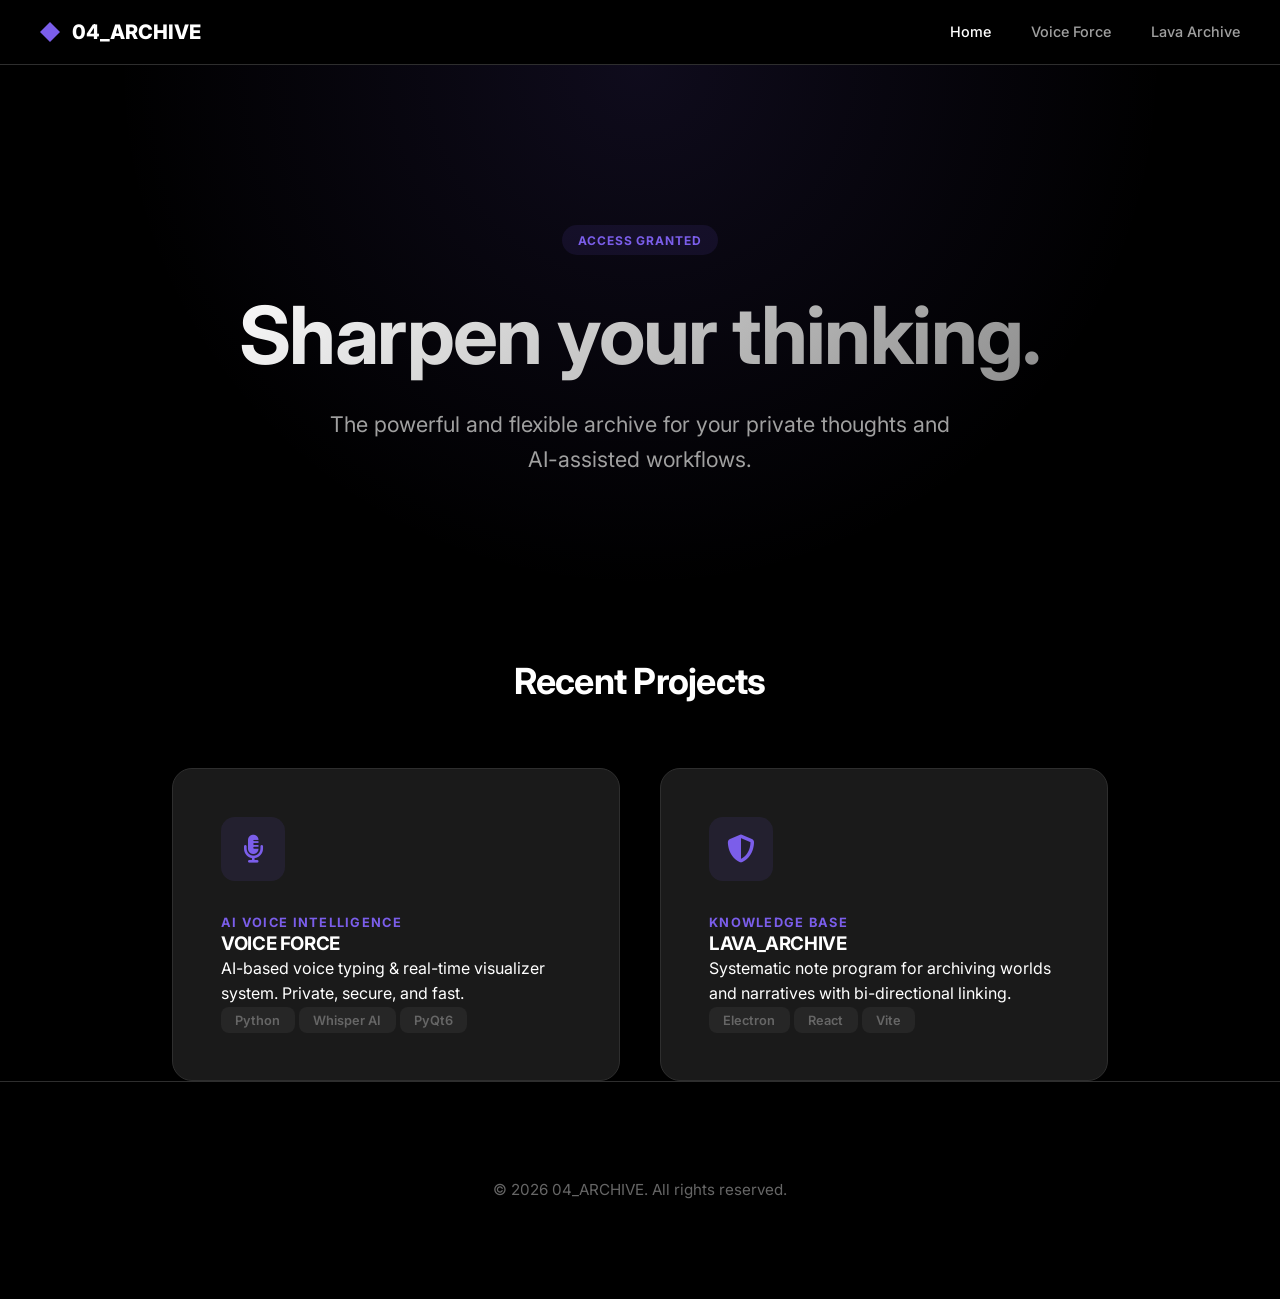
==== commit 90c79759: "Design: Consolidate refined Obsidian theme and showcases across the entire site" ====
--- a/docs/index.html
+++ b/docs/index.html
@@ -8,8 +8,7 @@
     <link rel="stylesheet" href="styles.css">
     <link rel="preconnect" href="https://fonts.googleapis.com">
     <link rel="preconnect" href="https://fonts.gstatic.com" crossorigin>
-    <link href="https://fonts.googleapis.com/css2?family=JetBrains+Mono:wght@400;700&family=VT323&display=swap"
-        rel="stylesheet">
+    <link href="https://fonts.googleapis.com/css2?family=Inter:wght@400;500;600;700;800&display=swap" rel="stylesheet">
     <link rel="stylesheet" href="https://cdnjs.cloudflare.com/ajax/libs/font-awesome/6.4.0/css/all.min.css">
 </head>
 
@@ -18,26 +17,25 @@
     <nav class="navbar">
         <a href="index.html" class="logo">04_ARCHIVE</a>
         <div class="nav-links">
-            <a href="index.html" class="nav-link active">/ROOT</a>
-            <a href="voice.html" class="nav-link">/VOICE_FORCE</a>
-            <a href="note.html" class="nav-link">/LAVA_ARCHIVE</a>
+            <a href="index.html" class="nav-link active">Home</a>
+            <a href="voice.html" class="nav-link">Voice Force</a>
+            <a href="note.html" class="nav-link">Lava Archive</a>
         </div>
     </nav>
 
     <!-- Hero Section -->
     <header class="hero">
         <div class="hero-content">
-            <div class="terminal-meta">[ VER. 0.9.84_RC ] [ ENCRYPTED_DATA ]</div>
-            <h1>&gt; SYSTEM_READY...</h1>
-            <p class="hero-subtitle">[ ACCESS GRANTED : CHOI_CHAN-HO PROTOCOL ]</p>
-            <div class="hero-decoration"><span class="bracket">[</span> SECURE_CONNECTION_ESTABLISHED <span
-                    class="bracket">]</span></div>
+            <div class="terminal-meta">Access Granted</div>
+            <h1>Sharpen your thinking.</h1>
+            <p class="hero-subtitle">The powerful and flexible archive for your private thoughts and AI-assisted
+                workflows.</p>
         </div>
     </header>
 
     <!-- Projects Grid -->
     <section class="container">
-        <h2>/ACTIVE_PROJECTS</h2>
+        <h2>Recent Projects</h2>
         <div class="project-grid">
             <!-- Voice Force Card -->
             <a href="voice.html" class="project-card">
@@ -45,13 +43,14 @@
                     <i class="fas fa-microphone-lines card-icon"></i>
                 </div>
                 <div class="card-content">
-                    <div class="card-meta">SYS_TYPE: VOICE_RECCE // LOC: LOCAL</div>
+                    <div class="card-meta">AI Voice Intelligence</div>
                     <h3 class="card-title">VOICE FORCE</h3>
-                    <p class="card-desc">AI-BASED VOICE TYPING & REAL-TIME VISUALIZER SYSTEM. [ENC_LEVEL: HIGH]</p>
+                    <p class="card-desc">AI-based voice typing & real-time visualizer system. Private, secure, and fast.
+                    </p>
                     <div class="card-tags">
-                        <span class="tag">PYTHON</span>
-                        <span class="tag">AI/WHISPER</span>
-                        <span class="tag">PYQT6</span>
+                        <span class="tag">Python</span>
+                        <span class="tag">Whisper AI</span>
+                        <span class="tag">PyQt6</span>
                     </div>
                 </div>
             </a>
@@ -62,13 +61,14 @@
                     <i class="fas fa-shield-halved card-icon"></i>
                 </div>
                 <div class="card-content">
-                    <div class="card-meta">SYS_TYPE: ARCHIVE // STATUS: DEV_LOG</div>
+                    <div class="card-meta">Knowledge Base</div>
                     <h3 class="card-title">LAVA_ARCHIVE</h3>
-                    <p class="card-desc">SYSTEMATIC NOTE PROGRAM FOR ARCHIVING WORLDS AND NARRATIVES. [STATUS: DEV]</p>
+                    <p class="card-desc">Systematic note program for archiving worlds and narratives with bi-directional
+                        linking.</p>
                     <div class="card-tags">
-                        <span class="tag">ELECTRON</span>
-                        <span class="tag">REACT</span>
-                        <span class="tag">VITE</span>
+                        <span class="tag">Electron</span>
+                        <span class="tag">React</span>
+                        <span class="tag">Vite</span>
                     </div>
                 </div>
             </a>
@@ -76,7 +76,7 @@
     </section>
 
     <footer>
-        <p>&copy; 2026 04_ARCHIVE. ALL RIGHTS RESERVED. [UNAUTHORIZED ACCESS PROHIBITED]</p>
+        <p>&copy; 2026 04_ARCHIVE. All rights reserved.</p>
     </footer>
 
     <script src="script.js"></script>
--- a/docs/styles.css
+++ b/docs/styles.css
@@ -1,116 +1,71 @@
-﻿:root {
-    --bg-color: #0b0b0b;
-    --text-main: #d0d0d0;
-    --text-dim: #555555;
-    --accent: #cc0000;
-    --accent-glow: rgba(204, 0, 0, 0.4);
-    --accent-dim: #440000;
-
-    --font-display: 'VT323', monospace;
-    --font-body: 'JetBrains Mono', monospace;
-
-    --grid-size: 40px;
-    --grid-color: rgba(255, 0, 0, 0.03);
+:root {
+    /* Obsidian Palette */
+    --bg-main: #000000;
+    --bg-secondary: #0f0f0f;
+    --bg-surface: #1a1a1a;
+
+    --text-primary: #ffffff;
+    --text-secondary: #a0a0a0;
+    --text-muted: #666666;
+
+    --accent: #7b5eea;
+    /* Obsidian Purple */
+    --accent-hover: #9178ef;
+    --accent-muted: rgba(123, 94, 234, 0.1);
+
+    --border: #2e2e2e;
+    --border-hover: #404040;
+
+    --font-sans: 'Inter', -apple-system, BlinkMacSystemFont, "Segoe UI", Roboto, Helvetica, Arial, sans-serif;
 }
 
 * {
     margin: 0;
     padding: 0;
     box-sizing: border-box;
-    cursor: crosshair;
+    -webkit-font-smoothing: antialiased;
 }
 
 body {
-    background-color: var(--bg-color);
-    background-image:
-        linear-gradient(var(--grid-color) 1px, transparent 1px),
-        linear-gradient(90deg, var(--grid-color) 1px, transparent 1px);
-    background-size: var(--grid-size) var(--grid-size);
-    color: var(--text-main);
-    font-family: var(--font-body);
-    line-height: 1.5;
+    background-color: var(--bg-main);
+    color: var(--text-primary);
+    font-family: var(--font-sans);
+    line-height: 1.6;
     overflow-x: hidden;
-    position: relative;
-    font-size: 14px;
-}
-
-/* Vignette Effect */
-body::before {
-    content: " ";
-    display: block;
-    position: fixed;
-    top: 0;
-    left: 0;
-    bottom: 0;
-    right: 0;
-    background: radial-gradient(circle, transparent 20%, rgba(0, 0, 0, 0.6) 100%);
-    pointer-events: none;
-    z-index: 9998;
-}
-
-/* CRT Scanline Overlay */
-body::after {
-    content: " ";
-    display: block;
-    position: fixed;
-    top: 0;
-    left: 0;
-    bottom: 0;
-    right: 0;
-    background: linear-gradient(to bottom,
-            rgba(0, 0, 0, 0) 50%,
-            rgba(0, 0, 0, 0.15) 50%);
-    background-size: 100% 3px;
-    z-index: 9999;
-    pointer-events: none;
-    opacity: 0.8;
+}
+
+/* Scrollbar */
+::-webkit-scrollbar {
+    width: 8px;
+}
+
+::-webkit-scrollbar-track {
+    background: var(--bg-main);
+}
+
+::-webkit-scrollbar-thumb {
+    background: var(--bg-surface);
+    border-radius: 4px;
+}
+
+::-webkit-scrollbar-thumb:hover {
+    background: var(--border);
 }
 
 /* Typography */
 h1,
 h2,
 h3,
-.logo,
-.nav-link,
-.btn {
-    font-family: var(--font-display);
-    text-transform: uppercase;
-    letter-spacing: 2px;
-}
-
-h1 {
-    font-size: 4rem;
-    color: var(--accent);
-    margin-bottom: 1rem;
-    text-shadow: 0 0 10px var(--accent-glow);
-    letter-spacing: 5px;
-}
-
-h2 {
-    font-size: 2.5rem;
-    color: #fff;
-    border-left: 5px solid var(--accent);
-    padding-left: 1rem;
-    margin-bottom: 2rem;
-    letter-spacing: 3px;
-    text-shadow: 0 0 5px var(--accent-glow);
+h4 {
+    font-weight: 700;
+    letter-spacing: -0.02em;
+    line-height: 1.2;
 }
 
 a {
     color: inherit;
     text-decoration: none;
-}
-
-/* Layout */
-.container {
-    max-width: 1200px;
-    margin: 0 auto;
-    padding: 0 2rem;
-}
-
-section {
-    padding: 4rem 0;
-    border-bottom: 1px dashed #333;
+    transition: all 0.2s ease;
 }
 
 /* Navbar */
@@ -118,355 +73,381 @@
     display: flex;
     justify-content: space-between;
     align-items: center;
-    padding: 1rem 2rem;
-    background: #000;
-    border-bottom: 2px solid var(--accent);
+    padding: 1rem 2.5rem;
+    background: rgba(0, 0, 0, 0.7);
+    backdrop-filter: blur(16px);
+    -webkit-backdrop-filter: blur(16px);
+    border-bottom: 1px solid var(--border);
     position: sticky;
     top: 0;
     z-index: 1000;
 }
 
 .logo {
-    font-size: 2rem;
+    font-size: 1.25rem;
+    font-weight: 800;
     color: #fff;
-    font-weight: bold;
+    display: flex;
+    align-items: center;
+    gap: 0.75rem;
+}
+
+.logo::before {
+    content: '';
+    width: 20px;
+    height: 20px;
+    background: var(--accent);
+    clip-path: polygon(50% 0%, 100% 50%, 50% 100%, 0% 50%);
 }
 
 .nav-links {
     display: flex;
-    gap: 2rem;
+    gap: 2.5rem;
 }
 
 .nav-link {
-    font-size: 1.2rem;
-    color: var(--text-dim);
-    transition: color 0.2s;
+    font-size: 0.9rem;
+    font-weight: 500;
+    color: var(--text-secondary);
 }
 
 .nav-link:hover,
 .nav-link.active {
-    color: var(--accent);
-    text-shadow: 0 0 5px var(--accent);
-}
-
-.nav-link::before {
-    content: "> ";
-    opacity: 0;
-    transition: opacity 0.2s;
-}
-
-.nav-link:hover::before,
-.nav-link.active::before {
-    opacity: 1;
+    color: #fff;
 }
 
 /* Hero Section */
 .hero {
-    min-height: 70vh;
-    display: flex;
-    align-items: center;
-    justify-content: center;
+    padding: 10rem 2rem 8rem;
     text-align: center;
-    position: relative;
-    background: radial-gradient(circle, #110000 0%, #000000 80%);
+    background: radial-gradient(circle at top center, rgba(123, 94, 234, 0.12) 0%, transparent 60%);
 }
 
 .hero-content {
-    border: 1px solid #333;
-    padding: 3rem;
-    background: rgba(0, 0, 0, 0.8);
-    box-shadow: 10px 10px 0px var(--accent-dim);
+    max-width: 900px;
+    margin: 0 auto;
+}
+
+.terminal-meta {
+    display: inline-block;
+    padding: 0.35rem 1rem;
+    background: var(--accent-muted);
+    color: var(--accent);
+    border-radius: 20px;
+    font-size: 0.75rem;
+    font-weight: 700;
+    margin-bottom: 2rem;
+    text-transform: uppercase;
+    letter-spacing: 0.08em;
+}
+
+h1 {
+    font-size: 5rem;
+    margin-bottom: 1.5rem;
+    background: linear-gradient(135deg, #fff 0%, #888 100%);
+    -webkit-background-clip: text;
+    -webkit-text-fill-color: transparent;
 }
 
 .hero-subtitle {
-    font-size: 1.2rem;
-    color: var(--text-dim);
-    margin-top: 1rem;
+    font-size: 1.35rem;
+    color: var(--text-secondary);
+    margin-bottom: 3.5rem;
+    max-width: 650px;
+    margin-left: auto;
+    margin-right: auto;
 }
 
 /* Buttons */
 .btn {
     display: inline-block;
-    padding: 0.8rem 2rem;
-    background: transparent;
-    border: 1px solid var(--accent);
-    color: var(--accent);
-    font-size: 1.5rem;
-    transition: all 0.1s steps(2);
-    margin-top: 2rem;
-    letter-spacing: 4px;
+    padding: 1rem 2rem;
+    background: var(--accent);
+    color: #fff;
+    border-radius: 10px;
+    font-weight: 600;
+    font-size: 1.05rem;
+    border: none;
+    box-shadow: 0 10px 30px rgba(123, 94, 234, 0.25);
+}
+
+.btn:hover {
+    background: var(--accent-hover);
+    transform: translateY(-3px);
+    box-shadow: 0 15px 40px rgba(123, 94, 234, 0.35);
+}
+
+/* Product Showcase */
+.showcase-container {
+    margin-top: 6rem;
     position: relative;
-    box-shadow: 0 0 5px var(--accent-dim);
-}
-
-.btn:hover {
+    width: 100%;
+    aspect-ratio: 16/9;
+    background: linear-gradient(135deg, #111, #000);
+    border-radius: 16px;
+    border: 1px solid var(--border);
+    box-shadow: 0 50px 100px -20px rgba(0, 0, 0, 0.6);
+    display: flex;
+    align-items: center;
+    justify-content: center;
+    overflow: visible;
+}
+
+.showcase-image {
+    width: 100%;
+    height: 100%;
+    object-fit: cover;
+    opacity: 0.4;
+    border-radius: 16px;
+}
+
+.mobile-overlay {
+    position: absolute;
+    bottom: -15%;
+    right: 8%;
+    width: 22%;
+    aspect-ratio: 9/19;
+    border-radius: 28px;
+    border: 8px solid #1a1a1a;
+    box-shadow: 0 40px 80px rgba(0, 0, 0, 0.8);
+    background: #000;
+    z-index: 10;
+}
+
+/* Grid & Layout */
+.container {
+    max-width: 1000px;
+    margin: 0 auto;
+    padding: 0 2rem;
+}
+
+section {
+    padding: 10rem 0;
+}
+
+h2 {
+    font-size: 2.25rem;
+    margin-bottom: 4rem;
+    text-align: center;
+}
+
+/* Core Philosophy */
+.philosophy-grid {
+    display: grid;
+    grid-template-columns: 1fr 1fr;
+    gap: 6rem;
+    align-items: center;
+    text-align: left;
+}
+
+.philosophy-list {
+    display: flex;
+    flex-direction: column;
+    gap: 3.5rem;
+}
+
+.philosophy-item {
+    border-bottom: 1px solid var(--border);
+    padding-bottom: 2.5rem;
+}
+
+.philosophy-item:last-child {
+    border-bottom: none;
+}
+
+.philosophy-item h3 {
+    font-size: 1.6rem;
+    margin-bottom: 0.8rem;
+    color: #fff;
+    font-weight: 600;
+}
+
+.philosophy-item p {
+    color: var(--text-secondary);
+    font-size: 1.15rem;
+    line-height: 1.6;
+}
+
+.philosophy-cta {
+    display: flex;
+    flex-direction: column;
+    align-items: center;
+    gap: 3.5rem;
+    padding: 4rem;
+    background: var(--bg-secondary);
+    border-radius: 32px;
+    border: 1px solid var(--border);
+    box-shadow: 0 30px 60px rgba(0, 0, 0, 0.4);
+}
+
+.philosophy-logo {
+    width: 140px;
+    height: 140px;
     background: var(--accent);
-    color: #000;
-    box-shadow: 0 0 20px var(--accent);
-    transform: translateY(-2px);
-}
-
-/* Decorative brackets for buttons */
-.btn::before,
-.btn::after {
-    content: '';
-    position: absolute;
-    width: 10px;
-    height: 10px;
-    border: 1px solid var(--accent);
-    opacity: 0.5;
-}
-
-.btn::before {
-    top: -5px;
-    left: -5px;
-    border-right: 0;
-    border-bottom: 0;
-}
-
-.btn::after {
-    bottom: -5px;
-    right: -5px;
-    border-left: 0;
-    border-top: 0;
-}
-
-/* Grid & Cards */
-.project-grid,
+    clip-path: polygon(50% 0%, 100% 50%, 50% 100%, 0% 50%);
+    display: flex;
+    align-items: center;
+    justify-content: center;
+    box-shadow: 0 0 50px rgba(123, 94, 234, 0.4);
+}
+
+.philosophy-logo i {
+    font-size: 3rem;
+    color: #fff;
+}
+
+/* Features Grid */
 .features-grid {
     display: grid;
-    grid-template-columns: repeat(auto-fit, minmax(350px, 1fr));
+    grid-template-columns: repeat(auto-fit, minmax(300px, 1fr));
     gap: 2rem;
-    padding: 2rem 0;
-}
-
-.project-card,
+}
+
 .feature-card {
-    border: 1px solid #333;
-    background: #050505;
-    padding: 0;
-    transition: all 0.2s;
-    position: relative;
+    background: var(--bg-surface);
+    border: 1px solid var(--border);
+    border-radius: 16px;
+    padding: 3rem;
     display: flex;
     flex-direction: column;
-}
-
-.project-card:hover,
+    gap: 1.5rem;
+    transition: all 0.4s cubic-bezier(0.4, 0, 0.2, 1);
+}
+
 .feature-card:hover {
     border-color: var(--accent);
-    transform: translate(-4px, -4px);
-    box-shadow: 4px 4px 0px var(--accent);
+    transform: translateY(-10px);
+    box-shadow: 0 25px 50px rgba(0, 0, 0, 0.5);
+}
+
+.feature-icon {
+    font-size: 1.75rem;
+    color: var(--accent);
+}
+
+/* Legal Section */
+.legal-notices {
+    background: var(--bg-secondary);
+    border-top: 1px solid var(--border);
+}
+
+.legal-container {
+    background: var(--bg-main);
+    border: 1px solid var(--border);
+    border-radius: 12px;
+    padding: 2.5rem;
+    font-family: ui-monospace, SFMono-Regular, Menlo, Monaco, Consolas, monospace;
+    font-size: 0.9rem;
+    color: var(--text-muted);
+    line-height: 1.7;
+}
+
+/* Project Cards */
+.project-grid {
+    display: grid;
+    grid-template-columns: repeat(auto-fit, minmax(320px, 1fr));
+    gap: 2.5rem;
+}
+
+.project-card {
+    background: var(--bg-surface);
+    border: 1px solid var(--border);
+    border-radius: 20px;
+    padding: 3rem;
+    display: flex;
+    flex-direction: column;
+    gap: 2rem;
+    transition: all 0.4s cubic-bezier(0.4, 0, 0.2, 1);
+}
+
+.project-card:hover {
+    border-color: var(--accent);
+    transform: translateY(-8px);
 }
 
 .card-image {
-    height: 200px;
-    background: #111;
+    width: 64px;
+    height: 64px;
+    background: var(--accent-muted);
+    border-radius: 14px;
     display: flex;
     align-items: center;
     justify-content: center;
-    border-bottom: 1px solid #333;
-    overflow: hidden;
 }
 
 .card-icon {
-    font-size: 4rem;
-    color: #333;
-    transition: color 0.2s;
-}
-
-.project-card:hover .card-icon {
+    font-size: 1.75rem;
     color: var(--accent);
-    animation: glitch 0.3s cubic-bezier(.25, .46, .45, .94) both infinite;
-}
-
-.card-content {
-    padding: 1.5rem;
-    flex-grow: 1;
-}
-
-.card-title {
-    font-family: var(--font-display);
-    font-size: 2rem;
-    color: #fff;
-    margin-bottom: 0.5rem;
-}
-
-.card-desc {
-    font-size: 0.9rem;
-    color: var(--text-dim);
-    margin-bottom: 1.5rem;
-    border-left: 1px solid var(--accent-dim);
-    padding-left: 1rem;
-    letter-spacing: 1px;
-}
-
-.card-tags {
-    display: flex;
-    gap: 0.5rem;
-    flex-wrap: wrap;
-    margin-top: auto;
+}
+
+.card-meta {
+    font-size: 0.8rem;
+    font-weight: 700;
+    color: var(--accent);
+    text-transform: uppercase;
+    letter-spacing: 0.1em;
 }
 
 .tag {
-    font-family: var(--font-display);
-    font-size: 1rem;
-    color: #000;
-    background: #333;
-    padding: 0.2rem 0.5rem;
-}
-
-.project-card:hover .tag {
-    background: var(--accent);
-}
-
-/* Feature Specifics */
-.feature-icon {
-    font-size: 2rem;
-    color: var(--accent);
-    margin-bottom: 1rem;
-}
-
-.feature-title {
-    color: #fff;
-    font-family: var(--font-display);
-    font-size: 1.5rem;
-    margin-bottom: 0.5rem;
+    font-size: 0.8rem;
+    font-weight: 600;
+    color: var(--text-muted);
+    background: rgba(255, 255, 255, 0.05);
+    padding: 0.35rem 0.9rem;
+    border-radius: 8px;
 }
 
 /* Footer */
 footer {
-    border-top: 1px solid #333;
-    padding: 2rem 0;
-    background: #020202;
+    padding: 6rem 2rem;
     text-align: center;
-    font-family: var(--font-display);
-    color: var(--text-dim);
-}
-
-/* Glitch Animation */
-@keyframes glitch {
-    0% {
-        transform: translate(0)
-    }
-
-    20% {
-        transform: translate(-2px, 2px)
-    }
-
-    40% {
-        transform: translate(-2px, -2px)
-    }
-
-    60% {
-        transform: translate(2px, 2px)
-    }
-
-    80% {
-        transform: translate(2px, -2px)
-    }
-
-    100% {
-        transform: translate(0)
-    }
-}
-
-/* Decorative Elements */
-.terminal-meta {
-    font-size: 0.8rem;
-    color: var(--accent);
-    margin-bottom: 0.5rem;
-    letter-spacing: 2px;
-    opacity: 0.7;
-}
-
-.hero-decoration {
-    font-size: 0.7rem;
-    color: var(--text-dim);
-    margin-top: 1.5rem;
-    letter-spacing: 3px;
-    text-transform: uppercase;
-}
-
-.bracket {
-    color: var(--accent);
-    font-weight: bold;
-}
-
-.card-meta {
-    font-size: 0.7rem;
-    color: var(--accent);
-    margin-bottom: 0.5rem;
-    font-family: var(--font-display);
-    letter-spacing: 1px;
-}
-
-/* Enhanced Section Separators */
-section {
-    padding: 6rem 0;
-    border-bottom: 1px dashed var(--accent-dim);
-    position: relative;
-}
-
-section::after {
-    content: '';
-    position: absolute;
-    bottom: -1px;
-    left: 10%;
-    width: 80%;
-    height: 1px;
-    background: linear-gradient(90deg, transparent, var(--accent-dim), transparent);
-}
-
-/* Legal Notices Section */
-.legal-notices {
-    background: rgba(10, 0, 0, 0.5);
-    border-top: 1px solid var(--accent-dim);
-}
-
-.legal-container {
-    background: #050505;
-    border: 1px solid #222;
-    padding: 2rem;
-    font-size: 0.85rem;
-    color: #777;
-    white-space: pre-wrap;
-    font-family: var(--font-body);
-    line-height: 1.6;
-    max-height: 400px;
-    overflow-y: auto;
-    position: relative;
-}
-
-.legal-container::before {
-    content: "OPEN_SOURCE_LICENSE_v1.0";
-    position: absolute;
-    top: 0;
-    right: 1rem;
-    font-size: 0.6rem;
-    color: var(--accent-dim);
-    letter-spacing: 2px;
-}
-
-/* Responsive fixes */
+    border-top: 1px solid var(--border);
+    color: var(--text-muted);
+    font-size: 0.95rem;
+}
+
+/* Responsive */
+@media (max-width: 960px) {
+    .philosophy-grid {
+        grid-template-columns: 1fr;
+        gap: 5rem;
+    }
+
+    .philosophy-cta {
+        order: -1;
+    }
+
+    h1 {
+        font-size: 4rem;
+    }
+}
+
 @media (max-width: 768px) {
+    .navbar {
+        padding: 1rem 1.5rem;
+    }
+
+    .nav-links {
+        display: none;
+    }
+
+    .hero {
+        padding: 8rem 1.5rem 6rem;
+    }
+
     h1 {
-        font-size: 2.5rem;
-        letter-spacing: 2px;
-    }
-
-    .navbar {
-        flex-direction: column;
-        gap: 1rem;
-    }
-
-    .nav-links {
-        flex-direction: row;
-        justify-content: center;
-        width: 100%;
-        gap: 1rem;
-    }
-
-    .hero-content {
-        padding: 2rem 1rem;
-    }
-}
+        font-size: 3.25rem;
+    }
+
+    .showcase-container {
+        margin-top: 4rem;
+    }
+
+    .mobile-overlay {
+        display: none;
+    }
+
+    section {
+        padding: 6rem 0;
+    }
+}
